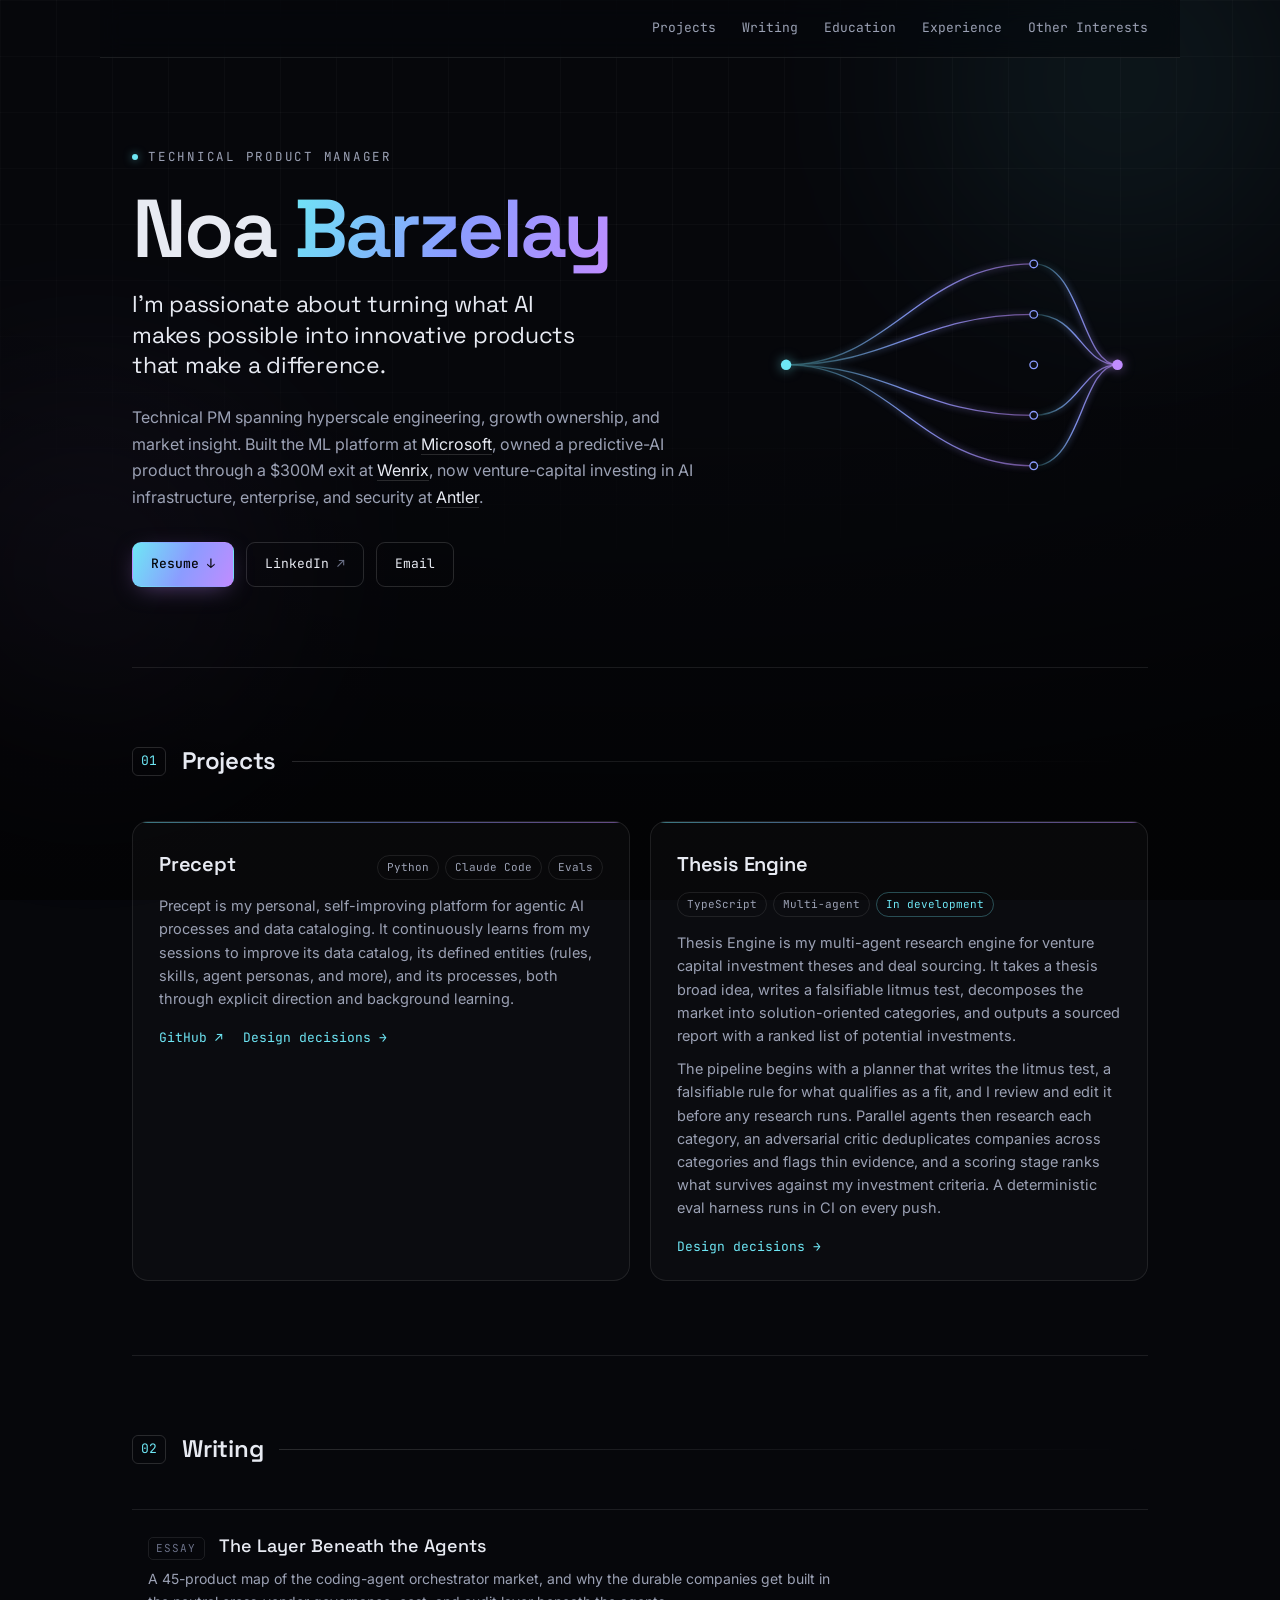
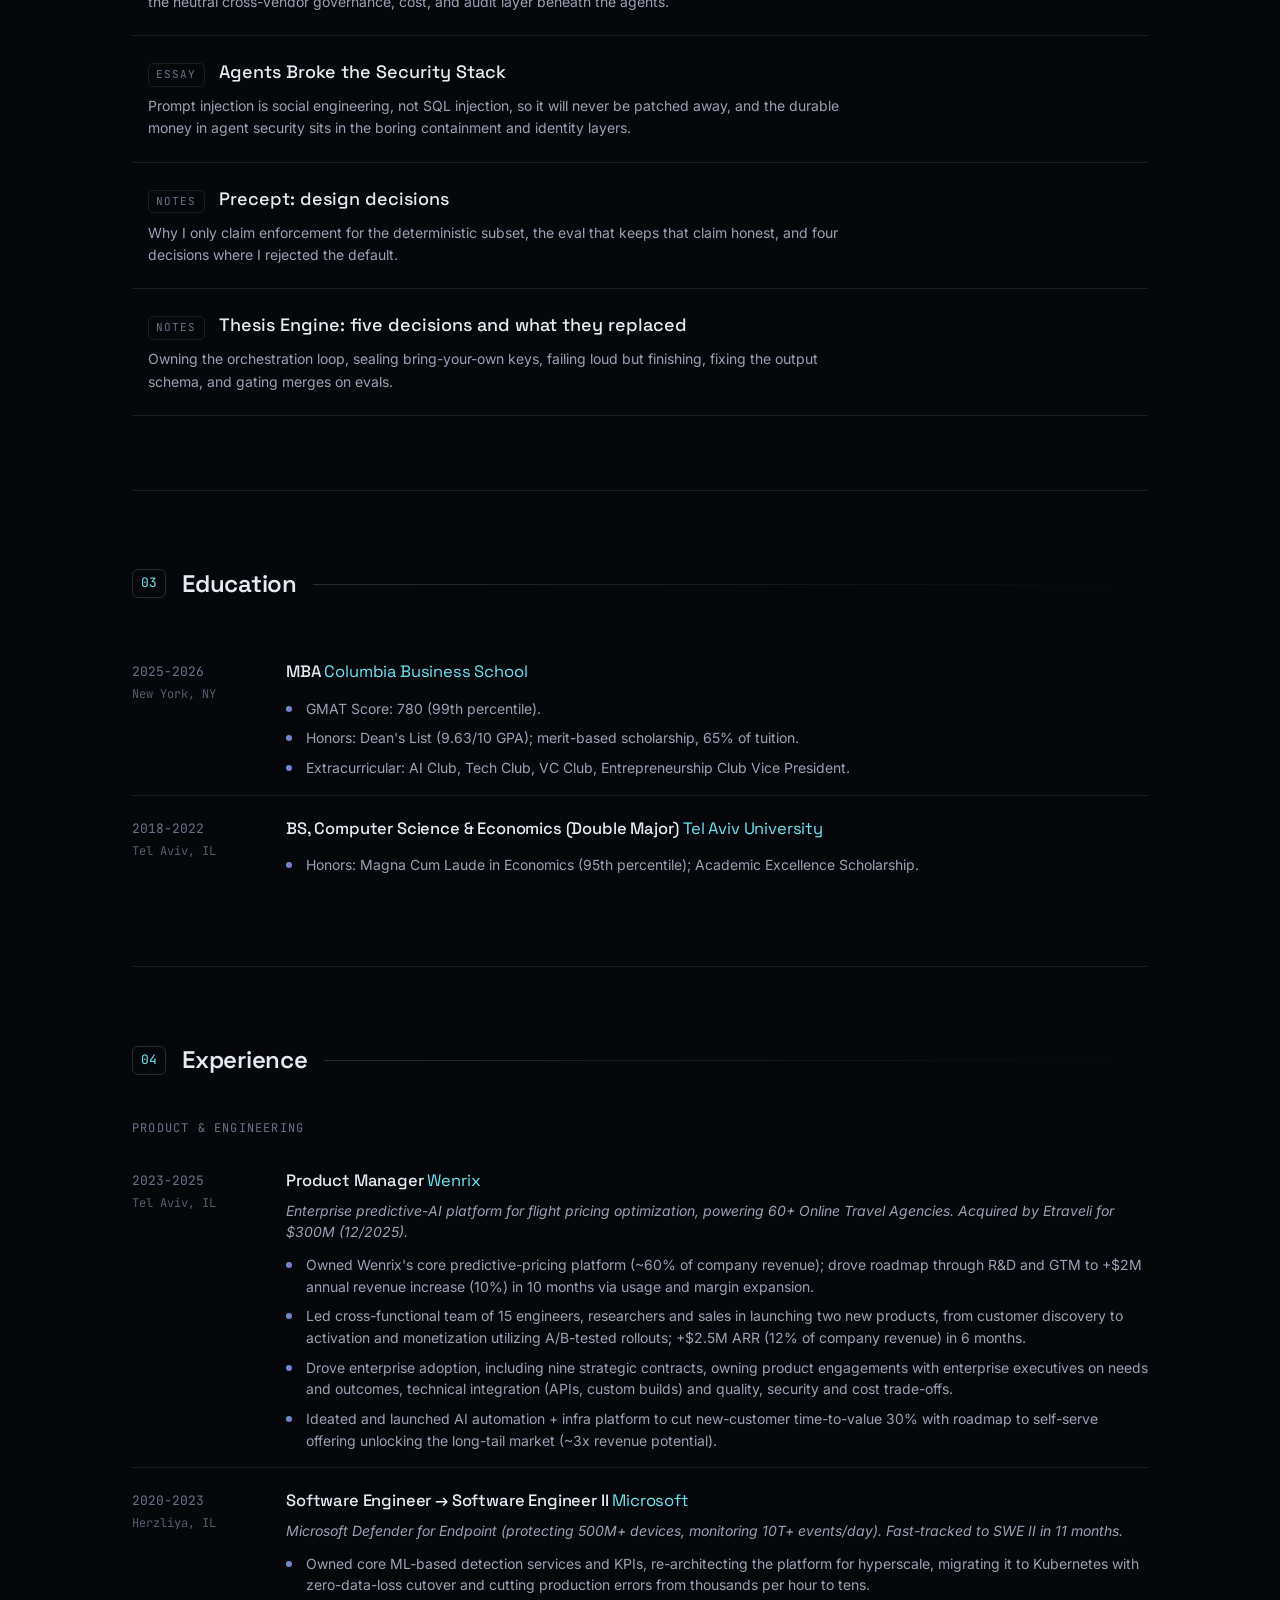
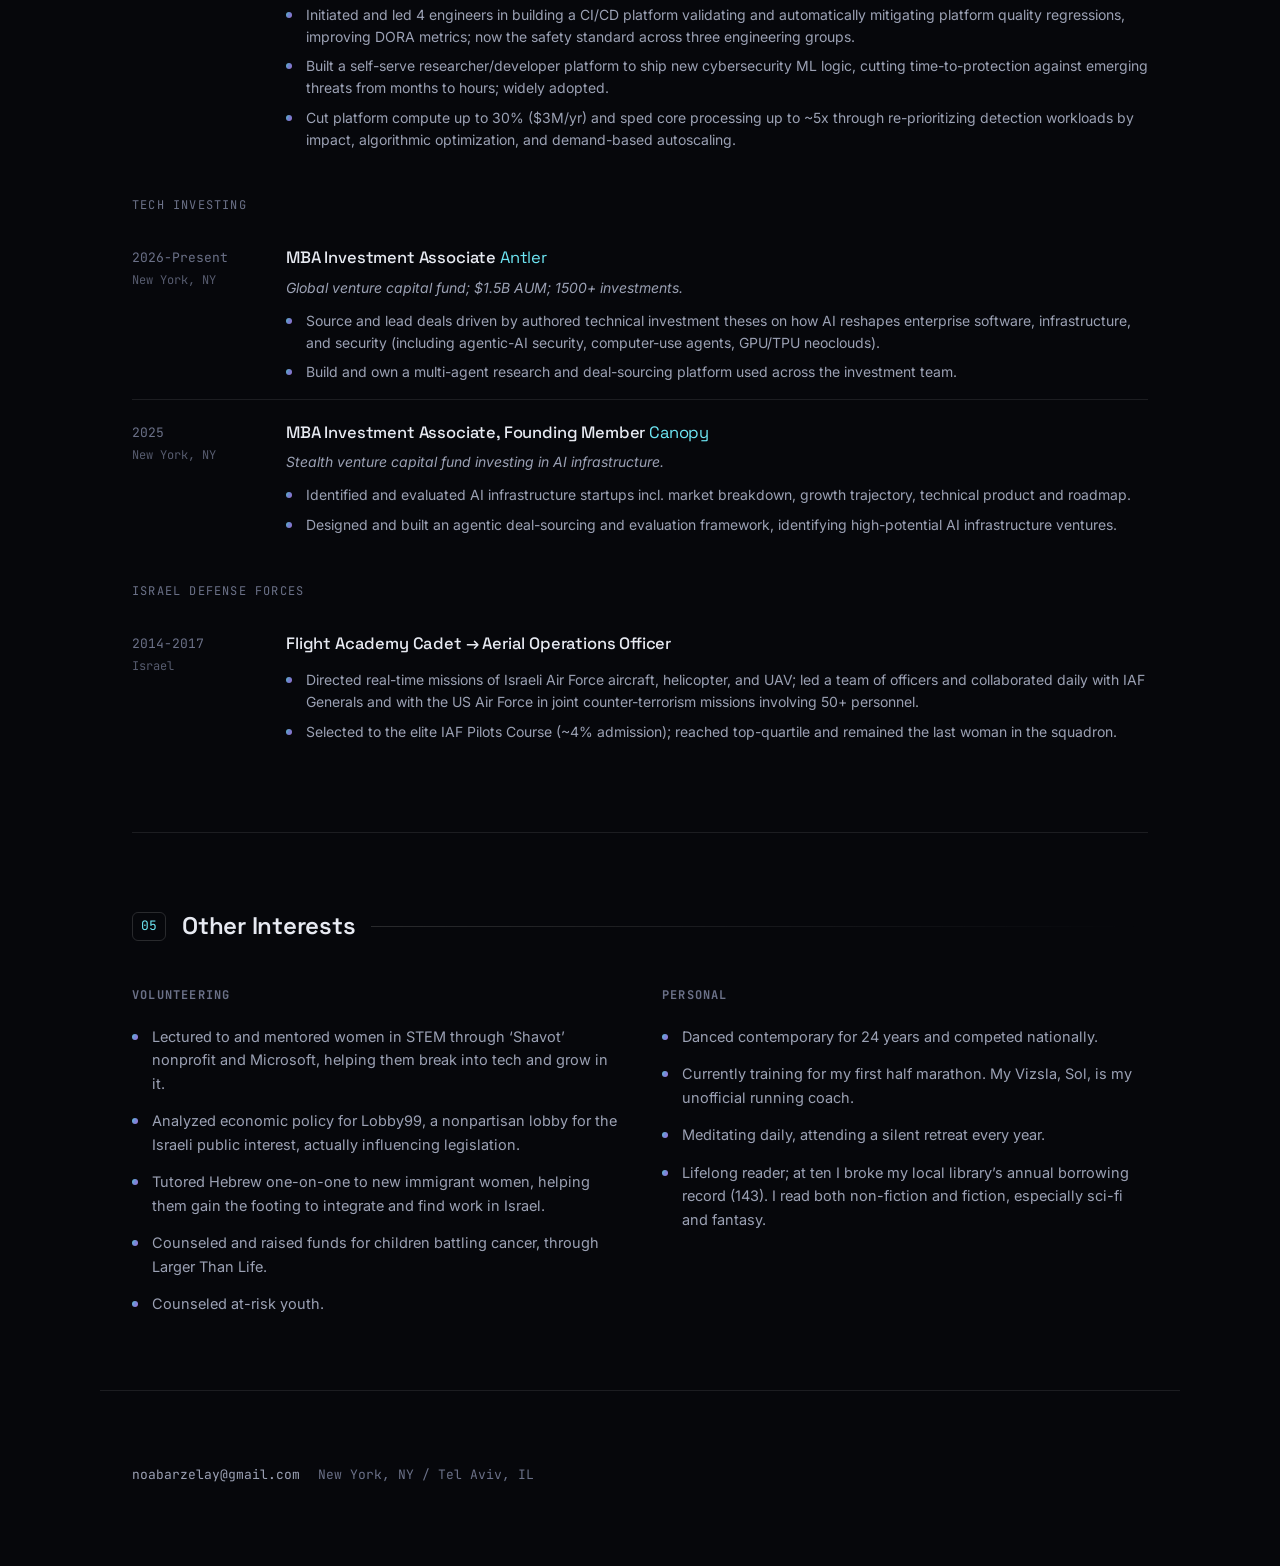
==== index.html @ aef22bb9 "site: update Thesis Engine description (VC theses + deal sourcing)" ====
<!DOCTYPE html>
<html lang="en" data-theme="dark">
<head>
  <meta charset="UTF-8">
  <meta name="viewport" content="width=device-width, initial-scale=1">
  <meta name="color-scheme" content="dark">
  <title>Noa Barzelay</title>
  <meta name="description" content="Noa Barzelay, technical product manager spanning hyperscale engineering, growth ownership, and market insight. Built the ML platform at Microsoft, owned a predictive-AI product through a $300M exit, now investing in AI infrastructure, enterprise, and security.">
  <meta property="og:title" content="Noa Barzelay">
  <meta property="og:description" content="Noa Barzelay, technical product manager spanning hyperscale engineering, growth ownership, and market insight. Built the ML platform at Microsoft, owned a predictive-AI product through a $300M exit, now investing in AI infrastructure, enterprise, and security.">
  <meta property="og:type" content="website">
  <meta property="og:site_name" content="Noa Barzelay">
  <meta name="author" content="Noa Barzelay">
  <link rel="icon" href="data:image/svg+xml,%3Csvg%20xmlns='http://www.w3.org/2000/svg'%20viewBox='0%200%20100%20100'%3E%3Crect%20width='100'%20height='100'%20rx='24'%20fill='%23070810'/%3E%3Cdefs%3E%3ClinearGradient%20id='g'%20x1='0'%20y1='0'%20x2='1'%20y2='1'%3E%3Cstop%20offset='0'%20stop-color='%236EE7F5'/%3E%3Cstop%20offset='1'%20stop-color='%23C08CFF'/%3E%3C/linearGradient%3E%3C/defs%3E%3Ctext%20x='50'%20y='68'%20font-family='monospace'%20font-size='46'%20font-weight='700'%20text-anchor='middle'%20fill='url(%23g)'%3ENB%3C/text%3E%3C/svg%3E">
  <link rel="preconnect" href="https://fonts.googleapis.com">
  <link rel="preconnect" href="https://fonts.gstatic.com" crossorigin>
  <link href="https://fonts.googleapis.com/css2?family=Space+Grotesk:wght@400;500;600;700&family=Inter:wght@400;500;600&family=JetBrains+Mono:wght@400;500&display=swap" rel="stylesheet">
  <link rel="stylesheet" href="styles.css">
</head>
<!-- subhead (honest, no lab/research overclaim) options: A1 I'm passionate about turning what AI makes possible into products people trust. | A2 I love turning powerful AI into products people can trust. | A3 I love turning complex technology into products people rely on. | A4 I love building products on top of powerful AI, the kind people actually trust. -->
<body>
  <div class="bg" aria-hidden="true">
    <div class="bg-grid"></div>
    <div class="bg-glow bg-glow-1"></div>
    <div class="bg-glow bg-glow-2"></div>
    <div class="bg-vignette"></div>
  </div>
  <header class="nav">
    <nav class="nav-links" aria-label="Sections">
      <a href="index.html#projects">Projects</a>
      <a href="index.html#writing">Writing</a>
      <a href="index.html#education">Education</a>
      <a href="index.html#experience">Experience</a>
      <a href="index.html#interests">Other Interests</a>
    </nav>
  </header>
  <main id="main">

    <section class="hero">
      <div class="hero-copy">
        <p class="eyebrow"><span class="tick"></span>TECHNICAL PRODUCT MANAGER</p>
        <h1 class="hero-name">Noa <span class="grad">Barzelay</span></h1>
        <p class="hero-title">I'm passionate about turning what AI makes possible into innovative products that make a difference.</p>
        <p class="hero-body">Technical PM spanning hyperscale engineering, growth ownership, and market insight. Built the ML platform at <a href="https://www.microsoft.com/en-us/security/business/endpoint-security/microsoft-defender-endpoint" target="_blank" rel="noopener noreferrer">Microsoft</a>, owned a predictive-AI product through a $300M exit at <a href="https://www.wenrix.com" target="_blank" rel="noopener noreferrer">Wenrix</a>, now venture-capital investing in AI infrastructure, enterprise, and security at <a href="https://www.antler.co" target="_blank" rel="noopener noreferrer">Antler</a>.</p>
        <div class="cta-row">
          <a class="btn btn-primary" href="resume/Noa-Barzelay-Resume.pdf" download="Noa Barzelay - Resume.pdf">Resume <span aria-hidden="true">&darr;</span></a>
          <a class="btn" href="https://linkedin.com/in/noa-barzelay" target="_blank" rel="noopener noreferrer">LinkedIn <span class="ext" aria-hidden="true">&#8599;</span></a>
          <a class="btn" href="mailto:noabarzelay@gmail.com">Email</a>
        </div>
      </div>
      <div class="hero-visual">
      <svg class="fanout" viewBox="0 0 420 300" fill="none" aria-hidden="true">
        <defs>
          <linearGradient id="line" x1="0" y1="0" x2="1" y2="0">
            <stop offset="0" stop-color="#6EE7F5" stop-opacity="0.1"/>
            <stop offset="0.5" stop-color="#8B9CFF" stop-opacity="0.9"/>
            <stop offset="1" stop-color="#C08CFF" stop-opacity="0.5"/>
          </linearGradient>
          <filter id="glow" x="-40%" y="-40%" width="180%" height="180%">
            <feGaussianBlur stdDeviation="3.2" result="b"/>
            <feMerge><feMergeNode in="b"/><feMergeNode in="SourceGraphic"/></feMerge>
          </filter>
        </defs>
        <g filter="url(#glow)" stroke="url(#line)" stroke-width="1.4">
          <path d="M40 150 C 150 150, 180 44, 300 44"/>
          <path d="M40 150 C 150 150, 180 97, 300 97"/>
          <path d="M40 150 C 150 150, 190 150, 300 150"/>
          <path d="M40 150 C 150 150, 180 203, 300 203"/>
          <path d="M40 150 C 150 150, 180 256, 300 256"/>
          <path d="M300 44 C 350 44, 350 150, 388 150"/>
          <path d="M300 97 C 348 97, 350 150, 388 150"/>
          <path d="M300 150 L 388 150"/>
          <path d="M300 203 C 348 203, 350 150, 388 150"/>
          <path d="M300 256 C 350 256, 350 150, 388 150"/>
        </g>
        <g class="nodes">
          <circle cx="40" cy="150" r="5.5" class="node node-src"/>
          <circle cx="300" cy="44" r="4" class="node"/>
          <circle cx="300" cy="97" r="4" class="node"/>
          <circle cx="300" cy="150" r="4" class="node"/>
          <circle cx="300" cy="203" r="4" class="node"/>
          <circle cx="300" cy="256" r="4" class="node"/>
          <circle cx="388" cy="150" r="5.5" class="node node-out"/>
        </g>
      </svg>
      </div>
    </section>

    <section id="projects" class="block">
      <div class="block-head">
        <span class="idx">01</span><h2 class="block-title">Projects</h2><span class="rule"></span>
      </div>
      <div class="cards">

        <article class="card">
          <div class="card-top">
            <h3>Precept</h3>
            <div class="taglist"><span class="pill">Python</span><span class="pill">Claude Code</span><span class="pill">Evals</span></div>
          </div>
          <p>Precept is my personal, self-improving platform for agentic AI processes and data cataloging. It continuously learns from my sessions to improve its data catalog, its defined entities (rules, skills, agent personas, and more), and its processes, both through explicit direction and background learning.</p>
          <div class="card-links">
            <a href="https://github.com/NoaBarzelay/precept" target="_blank" rel="noopener noreferrer">GitHub <span class="ext" aria-hidden="true">&#8599;</span></a>
            <a href="notes/precept.html">Design decisions <span aria-hidden="true">&rarr;</span></a>
          </div>
        </article>

        <article class="card">
          <div class="card-top">
            <h3>Thesis Engine</h3>
            <div class="taglist"><span class="pill">TypeScript</span><span class="pill">Multi-agent</span><span class="pill status">In development</span></div>
          </div>
          <p>Thesis Engine is my multi-agent research engine for venture capital investment theses and deal sourcing. It takes a thesis broad idea, writes a falsifiable litmus test, decomposes the market into solution-oriented categories, and outputs a sourced report with a ranked list of potential investments.</p>
          <p>The pipeline begins with a planner that writes the litmus test, a falsifiable rule for what qualifies as a fit, and I review and edit it before any research runs. Parallel agents then research each category, an adversarial critic deduplicates companies across categories and flags thin evidence, and a scoring stage ranks what survives against my investment criteria. A deterministic eval harness runs in CI on every push.</p>
          <div class="card-links">
            <a href="notes/thesis-engine.html">Design decisions <span aria-hidden="true">&rarr;</span></a>
          </div>
        </article>

      </div>
    </section>

    <section id="writing" class="block">
      <div class="block-head">
        <span class="idx">02</span><h2 class="block-title">Writing</h2><span class="rule"></span>
      </div>
      <ul class="writing-list">
        <li><a href="writing/layer-beneath.html">
          <div class="w-main"><span class="w-kind">ESSAY</span><span class="w-title">The Layer Beneath the Agents</span></div>
          <p class="w-prev">A 45-product map of the coding-agent orchestrator market, and why the durable companies get built in the neutral cross-vendor governance, cost, and audit layer beneath the agents.</p>
        </a></li>
        <li><a href="writing/agentic-security.html">
          <div class="w-main"><span class="w-kind">ESSAY</span><span class="w-title">Agents Broke the Security Stack</span></div>
          <p class="w-prev">Prompt injection is social engineering, not SQL injection, so it will never be patched away, and the durable money in agent security sits in the boring containment and identity layers.</p>
        </a></li>
        <li><a href="notes/precept.html">
          <div class="w-main"><span class="w-kind">NOTES</span><span class="w-title">Precept: design decisions</span></div>
          <p class="w-prev">Why I only claim enforcement for the deterministic subset, the eval that keeps that claim honest, and four decisions where I rejected the default.</p>
        </a></li>
        <li><a href="notes/thesis-engine.html">
          <div class="w-main"><span class="w-kind">NOTES</span><span class="w-title">Thesis Engine: five decisions and what they replaced</span></div>
          <p class="w-prev">Owning the orchestration loop, sealing bring-your-own keys, failing loud but finishing, fixing the output schema, and gating merges on evals.</p>
        </a></li>
      </ul>
    </section>

        <section id="education" class="block">
      <div class="block-head">
        <span class="idx">03</span><h2 class="block-title">Education</h2><span class="rule"></span>
      </div>
      <div class="timeline">
        <div class="exp">
          <div class="exp-yr">2025-2026<span class="exp-loc">New York, NY</span></div>
          <div class="exp-body">
            <h3>MBA <span class="org">Columbia Business School</span></h3>
            <ul class="exp-bullets">
              <li>GMAT Score: 780 (99th percentile).</li>
              <li>Honors: Dean's List (9.63/10 GPA); merit-based scholarship, 65% of tuition.</li>
              <li>Extracurricular: AI Club, Tech Club, VC Club, Entrepreneurship Club Vice President.</li>
            </ul>
          </div>
        </div>
        <div class="exp">
          <div class="exp-yr">2018-2022<span class="exp-loc">Tel Aviv, IL</span></div>
          <div class="exp-body">
            <h3>BS, Computer Science &amp; Economics (Double Major) <span class="org">Tel Aviv University</span></h3>
            <ul class="exp-bullets">
              <li>Honors: Magna Cum Laude in Economics (95th percentile); Academic Excellence Scholarship.</li>
            </ul>
          </div>
        </div>
      </div>
    </section>

    <section id="experience" class="block">
      <div class="block-head">
        <span class="idx">04</span><h2 class="block-title">Experience</h2><span class="rule"></span>
      </div>

      <div class="exp-group">Product &amp; Engineering</div>
      <div class="timeline">
        <div class="exp">
          <div class="exp-yr">2023-2025<span class="exp-loc">Tel Aviv, IL</span></div>
          <div class="exp-body">
            <h3>Product Manager <span class="org">Wenrix</span></h3>
            <p class="exp-context">Enterprise predictive-AI platform for flight pricing optimization, powering 60+ Online Travel Agencies. Acquired by Etraveli for $300M (12/2025).</p>
            <ul class="exp-bullets">
              <li>Owned Wenrix's core predictive-pricing platform (~60% of company revenue); drove roadmap through R&amp;D and GTM to +$2M annual revenue increase (10%) in 10 months via usage and margin expansion.</li>
              <li>Led cross-functional team of 15 engineers, researchers and sales in launching two new products, from customer discovery to activation and monetization utilizing A/B-tested rollouts; +$2.5M ARR (12% of company revenue) in 6 months.</li>
              <li>Drove enterprise adoption, including nine strategic contracts, owning product engagements with enterprise executives on needs and outcomes, technical integration (APIs, custom builds) and quality, security and cost trade-offs.</li>
              <li>Ideated and launched AI automation + infra platform to cut new-customer time-to-value 30% with roadmap to self-serve offering unlocking the long-tail market (~3x revenue potential).</li>
            </ul>
          </div>
        </div>
        <div class="exp">
          <div class="exp-yr">2020-2023<span class="exp-loc">Herzliya, IL</span></div>
          <div class="exp-body">
            <h3>Software Engineer &rarr; Software Engineer II <span class="org">Microsoft</span></h3>
            <p class="exp-context">Microsoft Defender for Endpoint (protecting 500M+ devices, monitoring 10T+ events/day). Fast-tracked to SWE II in 11 months.</p>
            <ul class="exp-bullets">
              <li>Owned core ML-based detection services and KPIs, re-architecting the platform for hyperscale, migrating it to Kubernetes with zero-data-loss cutover and cutting production errors from thousands per hour to tens.</li>
              <li>Initiated and led 4 engineers in building a CI/CD platform validating and automatically mitigating platform quality regressions, improving DORA metrics; now the safety standard across three engineering groups.</li>
              <li>Built a self-serve researcher/developer platform to ship new cybersecurity ML logic, cutting time-to-protection against emerging threats from months to hours; widely adopted.</li>
              <li>Cut platform compute up to 30% ($3M/yr) and sped core processing up to ~5x through re-prioritizing detection workloads by impact, algorithmic optimization, and demand-based autoscaling.</li>
            </ul>
          </div>
        </div>
      </div>

      <div class="exp-group">Tech Investing</div>
      <div class="timeline">
        <div class="exp">
          <div class="exp-yr">2026-Present<span class="exp-loc">New York, NY</span></div>
          <div class="exp-body">
            <h3>MBA Investment Associate <span class="org">Antler</span></h3>
            <p class="exp-context">Global venture capital fund; $1.5B AUM; 1500+ investments.</p>
            <ul class="exp-bullets">
              <li>Source and lead deals driven by authored technical investment theses on how AI reshapes enterprise software, infrastructure, and security (including agentic-AI security, computer-use agents, GPU/TPU neoclouds).</li>
              <li>Build and own a multi-agent research and deal-sourcing platform used across the investment team.</li>
            </ul>
          </div>
        </div>
        <div class="exp">
          <div class="exp-yr">2025<span class="exp-loc">New York, NY</span></div>
          <div class="exp-body">
            <h3>MBA Investment Associate, Founding Member <span class="org">Canopy</span></h3>
            <p class="exp-context">Stealth venture capital fund investing in AI infrastructure.</p>
            <ul class="exp-bullets">
              <li>Identified and evaluated AI infrastructure startups incl. market breakdown, growth trajectory, technical product and roadmap.</li>
              <li>Designed and built an agentic deal-sourcing and evaluation framework, identifying high-potential AI infrastructure ventures.</li>
            </ul>
          </div>
        </div>
      </div>

      <div class="exp-group">Israel Defense Forces</div>
      <div class="timeline">
        <div class="exp">
          <div class="exp-yr">2014-2017<span class="exp-loc">Israel</span></div>
          <div class="exp-body">
            <h3>Flight Academy Cadet &rarr; Aerial Operations Officer</h3>
            <ul class="exp-bullets">
              <li>Directed real-time missions of Israeli Air Force aircraft, helicopter, and UAV; led a team of officers and collaborated daily with IAF Generals and with the US Air Force in joint counter-terrorism missions involving 50+ personnel.</li>
              <li>Selected to the elite IAF Pilots Course (~4% admission); reached top-quartile and remained the last woman in the squadron.</li>
            </ul>
          </div>
        </div>
      </div>
    </section>
        <section id="interests" class="block">
      <div class="block-head">
        <span class="idx">05</span><h2 class="block-title">Other Interests</h2><span class="rule"></span>
      </div>
      <div class="interests">
        <div class="int-group">
          <h3 class="int-label">Volunteering</h3>
          <ul class="int-list">
            <li>Lectured to and mentored women in STEM through &lsquo;Shavot&rsquo; nonprofit and Microsoft, helping them break into tech and grow in it.</li>
            <li>Analyzed economic policy for Lobby99, a nonpartisan lobby for the Israeli public interest, actually influencing legislation.</li>
            <li>Tutored Hebrew one-on-one to new immigrant women, helping them gain the footing to integrate and find work in Israel.</li>
            <li>Counseled and raised funds for children battling cancer, through Larger Than Life.</li>
            <li>Counseled at-risk youth.</li>
          </ul>
        </div>
        <div class="int-group">
          <h3 class="int-label">Personal</h3>
          <ul class="int-list">
            <li>Danced contemporary for 24 years and competed nationally.</li>
            <li>Currently training for my first half marathon. My Vizsla, Sol, is my unofficial running coach.</li>
            <li>Meditating daily, attending a silent retreat every year.</li>
            <li>Lifelong reader; at ten I broke my local library&rsquo;s annual borrowing record (143). I read both non-fiction and fiction, especially sci-fi and fantasy.</li>
          </ul>
        </div>
      </div>
    </section>

  </main>

  <footer class="foot">
    <div class="foot-row">
      <a href="mailto:noabarzelay@gmail.com">noabarzelay@gmail.com</a>
      <span class="foot-loc">New York, NY / Tel Aviv, IL</span>
    </div>
  </footer>
  <!-- GoatCounter privacy-friendly analytics (free). Register the code "noabarzelay" at https://www.goatcounter.com/ ;
       if that code is taken, pick another and replace it in the URL below (one place per page). -->
  <script data-goatcounter="https://noabarzelay.goatcounter.com/count" async src="//gc.zgo.at/count.js"></script>
</body>
</html>
---- styles.css ----
/* Noa Barzelay — cyber-tech variant.
   Deep neutral charcoal, cyan-to-violet gradient system, glass surfaces, grid + glow texture.
   Personal-site backbone: name is the hero, tagline is the subhead. */

:root {
  --bg:        #06070B;
  --bg-2:      #0B0D14;
  --surface:   rgba(255,255,255,0.024);
  --surface-2: rgba(255,255,255,0.04);
  --border:    rgba(255,255,255,0.09);
  --border-2:  rgba(255,255,255,0.14);
  --text:      #E7EAF2;
  --text-2:    #9BA1B4;
  --text-3:    #6B7188;
  --cyan:      #6EE7F5;
  --blue:      #8B9CFF;
  --violet:    #C08CFF;
  --grad:      linear-gradient(115deg, var(--cyan), var(--blue) 52%, var(--violet));
  --glow-cyan: rgba(110,231,245,0.55);
  --glow-vio:  rgba(192,140,255,0.5);
  --font-display: "Space Grotesk", "Inter", system-ui, sans-serif;
  --font-body:    "Inter", system-ui, -apple-system, sans-serif;
  --font-mono:    "JetBrains Mono", ui-monospace, "SF Mono", Menlo, monospace;
  --maxw: 1080px;
}

* { margin: 0; padding: 0; box-sizing: border-box; }
html { scroll-behavior: smooth; }
body {
  background: var(--bg);
  color: var(--text);
  font-family: var(--font-body);
  font-size: 16px;
  line-height: 1.6;
  -webkit-font-smoothing: antialiased;
  text-rendering: optimizeLegibility;
  overflow-x: hidden;
}
::selection { background: rgba(139,156,255,0.28); color: #fff; }

a { color: inherit; text-decoration: none; }

/* ---------- background layers ---------- */
.bg { position: fixed; inset: 0; z-index: -1; pointer-events: none; background: var(--bg); }
.bg-grid {
  position: absolute; inset: 0;
  background-image:
    linear-gradient(rgba(255,255,255,0.028) 1px, transparent 1px),
    linear-gradient(90deg, rgba(255,255,255,0.028) 1px, transparent 1px);
  background-size: 56px 56px;
  mask-image: radial-gradient(120% 90% at 50% 0%, #000 30%, transparent 78%);
  -webkit-mask-image: radial-gradient(120% 90% at 50% 0%, #000 30%, transparent 78%);
}
.bg-glow { position: absolute; border-radius: 50%; filter: blur(90px); opacity: 0.5; }
.bg-glow-1 { top: -240px; right: -160px; width: 640px; height: 640px;
  background: radial-gradient(circle, rgba(110,231,245,0.20), transparent 65%); }
.bg-glow-2 { top: 260px; left: -220px; width: 620px; height: 620px;
  background: radial-gradient(circle, rgba(192,140,255,0.16), transparent 65%); }
.bg-vignette { position: absolute; inset: 0;
  background: radial-gradient(130% 100% at 50% -10%, transparent 55%, rgba(0,0,0,0.55)); }

/* ---------- nav ---------- */
.nav {
  position: sticky; top: 0; z-index: 50;
  display: flex; align-items: center; justify-content: flex-end;
  max-width: var(--maxw); margin: 0 auto; width: 100%;
  padding: 18px 32px;
  background: rgba(6,7,11,0.6);
  backdrop-filter: saturate(150%) blur(12px);
  -webkit-backdrop-filter: saturate(150%) blur(12px);
  border-bottom: 1px solid var(--border);
}
.wordmark {
  font-family: var(--font-display); font-size: 15px; font-weight: 600; letter-spacing: -0.01em;
  color: var(--text); display: inline-flex; align-items: center; gap: 10px;
}
.wm-dot { width: 8px; height: 8px; border-radius: 50%; background: var(--grad);
  box-shadow: 0 0 10px var(--glow-cyan); flex: none; }
.nav-links { display: flex; align-items: center; gap: 26px;
  font-family: var(--font-mono); font-size: 13px; color: var(--text-2); }
.nav-links a { transition: color .18s; }
.nav-links a:hover { color: var(--text); }
.nav-cta { color: var(--text) !important; border: 1px solid var(--border-2);
  padding: 6px 14px; border-radius: 7px; transition: border-color .18s, background .18s; }
.nav-cta:hover { border-color: var(--cyan); background: rgba(110,231,245,0.08); }

/* ---------- layout ---------- */
main { max-width: var(--maxw); margin: 0 auto; padding: 0 32px; }
.block { padding: 74px 0; border-top: 1px solid var(--border); }
.block-head { display: flex; align-items: center; gap: 16px; margin-bottom: 40px; }
.idx { font-family: var(--font-mono); font-size: 13px; color: var(--cyan);
  border: 1px solid var(--border-2); border-radius: 6px; padding: 3px 8px; }
.block-title { font-family: var(--font-display); font-weight: 600; font-size: 24px;
  letter-spacing: -0.01em; }
.rule { flex: 1; height: 1px; background: linear-gradient(90deg, var(--border-2), transparent); }

/* ---------- hero (name-led) ---------- */
.hero { display: grid; grid-template-columns: 1fr 400px; gap: 40px; align-items: center;
  padding: 84px 0 80px; }
.eyebrow { font-family: var(--font-mono); font-size: 12.5px; letter-spacing: 0.14em;
  color: var(--text-2); display: inline-flex; align-items: center; gap: 10px; margin-bottom: 22px; }
.tick { width: 6px; height: 6px; border-radius: 50%; background: var(--cyan);
  box-shadow: 0 0 8px var(--glow-cyan); animation: pulse 2.6s ease-in-out infinite; }
@keyframes pulse { 0%,100% { opacity: 1; } 50% { opacity: 0.35; } }
.hero-name { font-family: var(--font-display); font-weight: 600;
  font-size: clamp(46px, 7vw, 82px); line-height: 0.98; letter-spacing: -0.035em;
  margin-bottom: 20px; text-wrap: balance; }
.hero-title { font-family: var(--font-display); font-weight: 400;
  font-size: clamp(18px, 2.2vw, 23px); line-height: 1.32; letter-spacing: -0.01em;
  color: var(--text); max-width: 30ch; margin-bottom: 24px; }
.grad { background: var(--grad); -webkit-background-clip: text; background-clip: text;
  color: transparent; }
.hero-body { font-size: 16px; line-height: 1.66; color: var(--text-2); max-width: 62ch; }
.hero-body a { color: var(--text); border-bottom: 1px solid var(--border-2);
  transition: border-color .18s, color .18s; }
.hero-body a:hover { color: var(--cyan); border-color: var(--cyan); }

.cta-row { display: flex; flex-wrap: wrap; gap: 12px; margin-top: 32px; }
.btn { font-family: var(--font-mono); font-size: 13px; color: var(--text);
  border: 1px solid var(--border-2); border-radius: 9px; padding: 11px 18px;
  display: inline-flex; align-items: center; gap: 8px;
  transition: border-color .18s, background .18s, transform .12s, box-shadow .18s; }
.btn:hover { border-color: var(--border-2); background: var(--surface-2); transform: translateY(-1px); }
.btn .ext { color: var(--text-3); }
.btn-primary { position: relative; border-color: transparent; color: #05060a; font-weight: 500;
  background: var(--grad); box-shadow: 0 6px 24px -8px var(--glow-vio); }
.btn-primary:hover { box-shadow: 0 10px 30px -8px var(--glow-cyan); background: var(--grad); }

.hero-visual { display: flex; justify-content: center; align-items: center; }
.fanout { width: 100%; max-width: 400px; height: auto; }
.node { fill: #0B0D14; stroke: var(--blue); stroke-width: 1.4; }
.node-src { fill: var(--cyan); stroke: none; filter: drop-shadow(0 0 6px var(--glow-cyan)); }
.node-out { fill: var(--violet); stroke: none; filter: drop-shadow(0 0 6px var(--glow-vio)); }

/* ---------- project cards ---------- */
.cards { display: grid; grid-template-columns: 1fr 1fr; gap: 20px; }
.card { position: relative; background: var(--surface); border: 1px solid var(--border);
  border-radius: 16px; padding: 26px 26px 22px; overflow: hidden;
  transition: border-color .2s, background .2s, transform .2s; }
.card::before { content: ""; position: absolute; top: 0; left: 0; right: 0; height: 1px;
  background: var(--grad); opacity: 0.5; transition: opacity .2s; }
.card:hover { border-color: var(--border-2); background: var(--surface-2); transform: translateY(-3px); }
.card:hover::before { opacity: 1; }
.card-top { display: flex; align-items: baseline; justify-content: space-between; gap: 12px;
  margin-bottom: 14px; flex-wrap: wrap; }
.card h3 { font-family: var(--font-display); font-weight: 600; font-size: 20px; letter-spacing: -0.01em; }
.taglist { display: flex; flex-wrap: wrap; gap: 6px; }
.pill { font-family: var(--font-mono); font-size: 11px; color: var(--text-2);
  border: 1px solid var(--border); border-radius: 999px; padding: 3px 9px; }
.pill.status { color: var(--cyan); border-color: rgba(110,231,245,0.3); }
.card p { font-size: 14.5px; line-height: 1.6; color: var(--text-2); margin-top: 10px; }
.card-links { display: flex; gap: 20px; margin-top: 18px; font-family: var(--font-mono); font-size: 13px; }
.card-links a { color: var(--cyan); transition: opacity .18s; }
.card-links a:hover { opacity: 0.7; }

/* ---------- writing list ---------- */
.writing-list { list-style: none; }
.writing-list li { border-top: 1px solid var(--border); }
.writing-list li:last-child { border-bottom: 1px solid var(--border); }
.writing-list a { display: block; padding: 22px 16px; border-radius: 10px;
  transition: background .18s; }
.writing-list a:hover { background: var(--surface-2); }
.w-main { display: flex; align-items: baseline; gap: 14px; }
.w-kind { font-family: var(--font-mono); font-size: 11px; letter-spacing: 0.1em; color: var(--text-3);
  border: 1px solid var(--border); border-radius: 5px; padding: 2px 7px; flex: none; }
.w-title { font-family: var(--font-display); font-weight: 500; font-size: 18px; color: var(--text);
  transition: color .18s; }
.writing-list a:hover .w-title { color: var(--cyan); }
.w-prev { font-size: 14px; color: var(--text-2); margin-top: 8px; max-width: 78ch; padding-left: 0; }

/* ---------- now ---------- */
.now-list { list-style: none; font-family: var(--font-mono); font-size: 14.5px; color: var(--text); }
.now-list li { display: flex; gap: 12px; padding: 11px 0; align-items: baseline;
  border-bottom: 1px dashed var(--border); }
.now-list li:last-child { border-bottom: none; }
.prompt { color: var(--cyan); }

/* ---------- experience ---------- */
.timeline { display: grid; gap: 4px; }
.exp { display: grid; grid-template-columns: 132px 1fr; gap: 22px; padding: 16px 0;
  border-bottom: 1px solid var(--border); }
.exp:last-child { border-bottom: none; }
.exp-yr { font-family: var(--font-mono); font-size: 13px; color: var(--text-3);
  font-variant-numeric: tabular-nums; padding-top: 3px; }
.exp-body h3 { font-family: var(--font-display); font-weight: 500; font-size: 16.5px; letter-spacing: -0.01em; }
.exp-body h3 .org { color: var(--cyan); font-weight: 400; }
.exp-body p { font-size: 14px; color: var(--text-2); margin-top: 5px; }
.edu .exp-body h3 { font-size: 15px; color: var(--text); }

/* ---------- footer ---------- */
.foot { max-width: var(--maxw); margin: 0 auto; padding: 54px 32px 80px;
  border-top: 1px solid var(--border); }
.foot-personal { color: var(--text-2); font-size: 15px; max-width: 66ch; }
.foot-row { display: flex; align-items: center; gap: 18px; margin-top: 20px;
  font-family: var(--font-mono); font-size: 13px; color: var(--text-3); flex-wrap: wrap; }
.foot-row a { color: var(--text-2); transition: color .18s; }
.foot-row a:hover { color: var(--cyan); }

/* ---------- reading pages ---------- */
body.reading .article { max-width: 720px; margin: 0 auto; padding: 40px 0 40px; }
.reading main { max-width: 720px; }
.crumb { font-family: var(--font-mono); font-size: 13px; color: var(--text-2); margin-bottom: 34px; }
.crumb a { color: var(--text-2); transition: color .18s; }
.crumb a:hover { color: var(--cyan); }
.crumb-sep { color: var(--text-3); margin: 0 8px; }
.article-eyebrow { font-family: var(--font-mono); font-size: 12px; letter-spacing: 0.06em;
  color: var(--text-3); display: flex; gap: 10px; align-items: center; margin-bottom: 18px; }
.dotsep { color: var(--text-3); }
.article-title { font-family: var(--font-display); font-weight: 600; font-size: clamp(28px, 4vw, 40px);
  line-height: 1.1; letter-spacing: -0.02em; text-wrap: balance; }
.article-stand { font-size: 18px; line-height: 1.55; color: var(--text-2); margin-top: 20px;
  padding-bottom: 30px; border-bottom: 1px solid var(--border); }
.article-body { margin-top: 34px; }
.article-body p { font-size: 17px; line-height: 1.72; color: #C9CDDA; margin-top: 20px; text-wrap: pretty; }
.article-body p:first-child { margin-top: 0; }
.article-body h2 { font-family: var(--font-display); font-weight: 600; font-size: 21px;
  letter-spacing: -0.01em; margin-top: 48px; color: var(--text);
  padding-left: 14px; border-left: 2px solid transparent; border-image: var(--grad) 1; }
.article-body strong { color: var(--text); font-weight: 600; }
.article-body code { font-family: var(--font-mono); font-size: 0.86em;
  background: var(--surface-2); border: 1px solid var(--border); border-radius: 5px; padding: 1px 5px; }
.article-foot { display: flex; justify-content: space-between; gap: 16px; flex-wrap: wrap;
  margin-top: 56px; padding-top: 24px; border-top: 1px solid var(--border);
  font-family: var(--font-mono); font-size: 13px; }
.article-foot a { color: var(--text-2); transition: color .18s; }
.article-foot a:hover { color: var(--cyan); }

.skip-link { position: absolute; left: -9999px; }
.skip-link:focus { left: 16px; top: 12px; z-index: 100; background: var(--bg-2);
  border: 1px solid var(--border-2); padding: 8px 14px; border-radius: 8px; }
a:focus-visible, .btn:focus-visible { outline: 2px solid var(--cyan); outline-offset: 3px; border-radius: 4px; }

/* ---------- entrance motion ---------- */
@keyframes fadeUp { from { opacity: 0; transform: translateY(12px); } to { opacity: 1; transform: none; } }
.hero-copy > *, .hero-visual, .card, .block-head { animation: fadeUp .6s ease-out both; }
.hero-copy > *:nth-child(2) { animation-delay: .05s; }
.hero-copy > *:nth-child(3) { animation-delay: .1s; }
.hero-copy > *:nth-child(4) { animation-delay: .15s; }
.hero-copy > *:nth-child(5) { animation-delay: .2s; }
.hero-visual { animation-delay: .24s; }

/* ---------- responsive ---------- */
@media (max-width: 900px) {
  .hero { grid-template-columns: 1fr; gap: 8px; padding: 60px 0 52px; }
  .hero-visual { display: none; }
  .cards { grid-template-columns: 1fr; }
}
@media (max-width: 620px) {
  .nav { padding: 14px 18px; }
  .nav-links { gap: 14px; flex-wrap: wrap; justify-content: flex-end; }
  main, .foot { padding-left: 18px; padding-right: 18px; }
  .block { padding: 52px 0; }
  .exp { grid-template-columns: 1fr; gap: 4px; }
  .w-main { flex-wrap: wrap; gap: 8px; }
  .article-body p { font-size: 16px; }
}
@media (prefers-reduced-motion: reduce) {
  * { animation: none !important; transition: none !important; scroll-behavior: auto; }
}

/* ---------- other interests ---------- */
.interests { display: grid; grid-template-columns: 1fr 1fr; gap: 44px; }
.int-label { font-family: var(--font-mono); font-size: 12px; letter-spacing: 0.1em;
  text-transform: uppercase; color: var(--text-3); margin-bottom: 20px; }
.int-list { list-style: none; display: grid; gap: 14px; }
.int-list li { position: relative; padding-left: 20px; font-size: 14.5px; line-height: 1.62; color: var(--text-2); }
.int-list li::before { content: ""; position: absolute; left: 0; top: 9px; width: 6px; height: 6px;
  border-radius: 50%; background: var(--grad); opacity: 0.85; }
.int-list em { color: var(--text); font-style: italic; }
@media (max-width: 700px) { .interests { grid-template-columns: 1fr; gap: 34px; } }

/* ---------- experience + education detail (resume bullets) ---------- */
.exp-loc { display: block; color: var(--text-3); opacity: 0.8; margin-top: 2px; font-size: 12px; }
.exp-context { font-size: 13px; color: var(--text-3); font-style: italic; margin-top: 4px; line-height: 1.5; }
.exp-bullets { list-style: none; display: grid; gap: 8px; margin-top: 12px; }
.exp-bullets li { position: relative; padding-left: 20px; font-size: 14px; line-height: 1.55; color: var(--text-2); }
.exp-bullets li::before { content: ""; position: absolute; left: 0; top: 8px; width: 6px; height: 6px;
  border-radius: 50%; background: var(--grad); opacity: 0.8; }
.exp-group { font-family: var(--font-mono); font-size: 12px; letter-spacing: 0.1em; text-transform: uppercase;
  color: var(--text-3); margin: 30px 0 14px; }
.block .exp-group:first-of-type { margin-top: 0; }
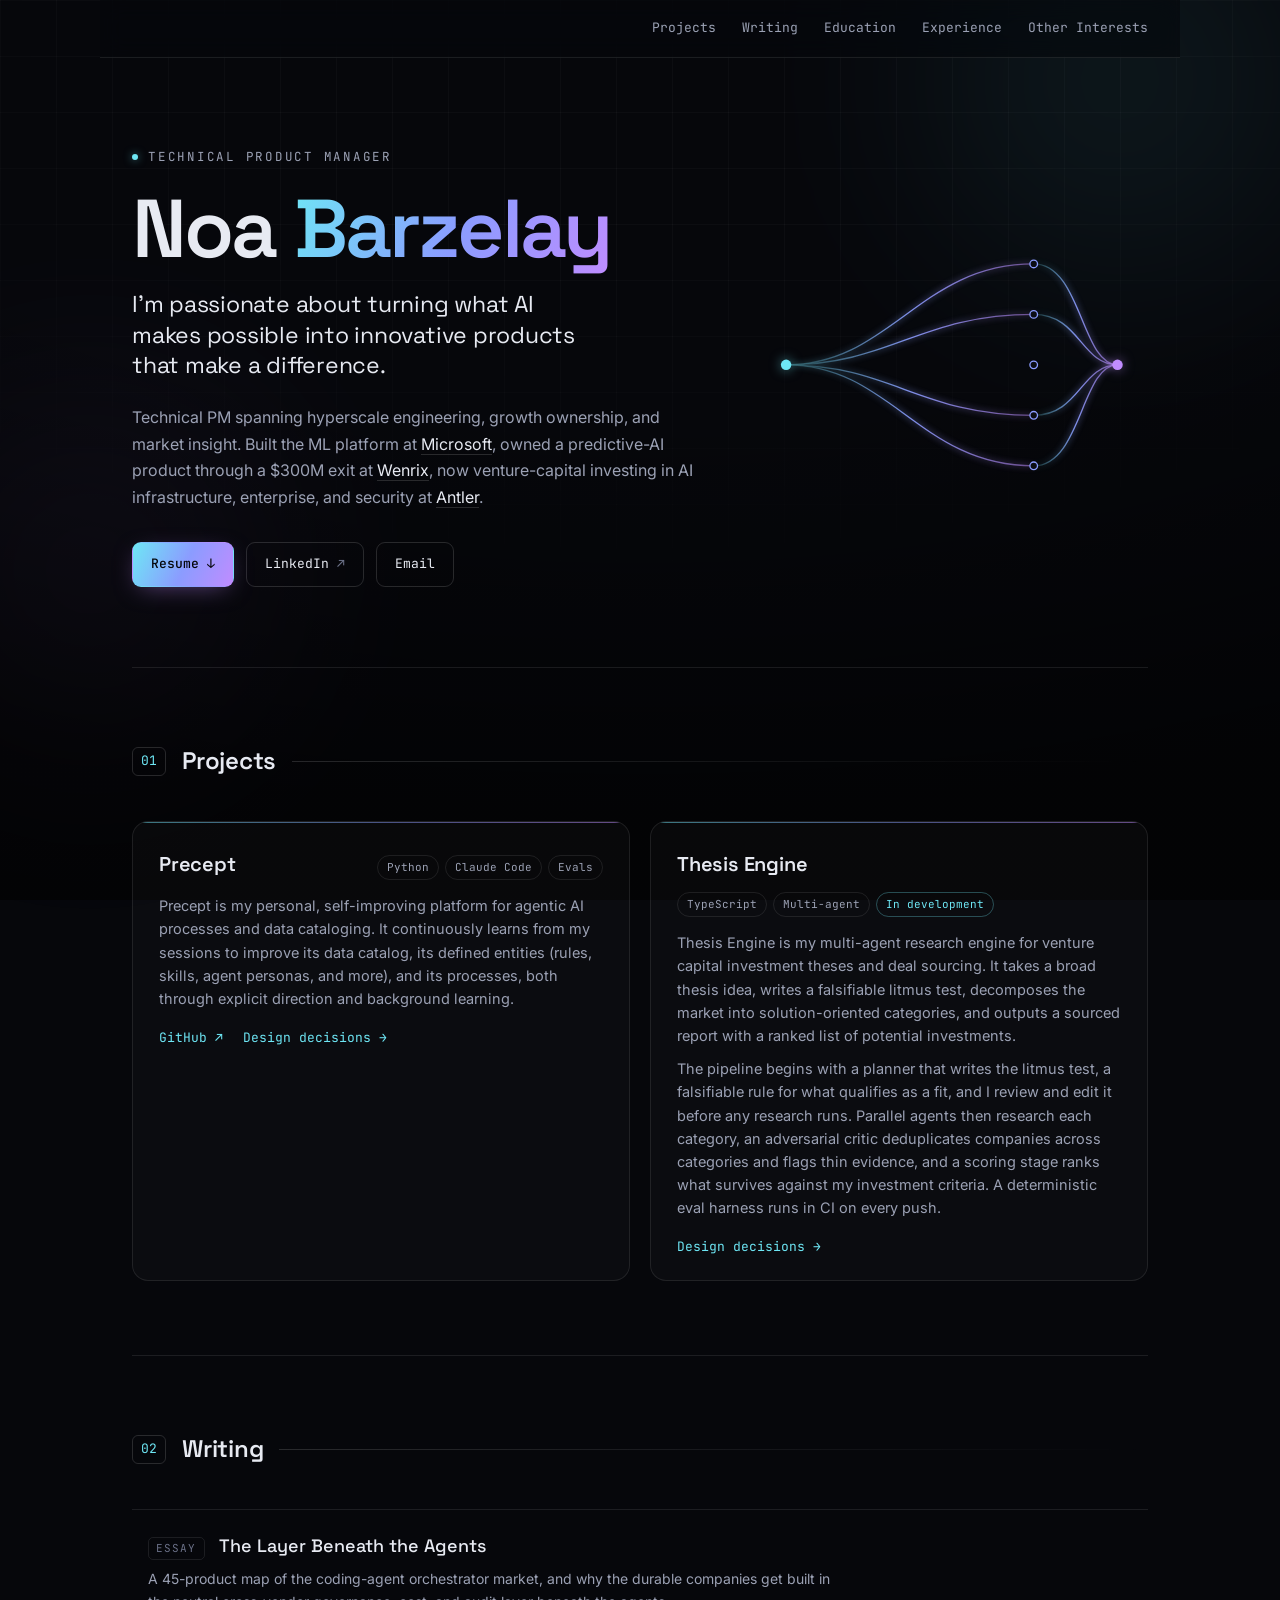
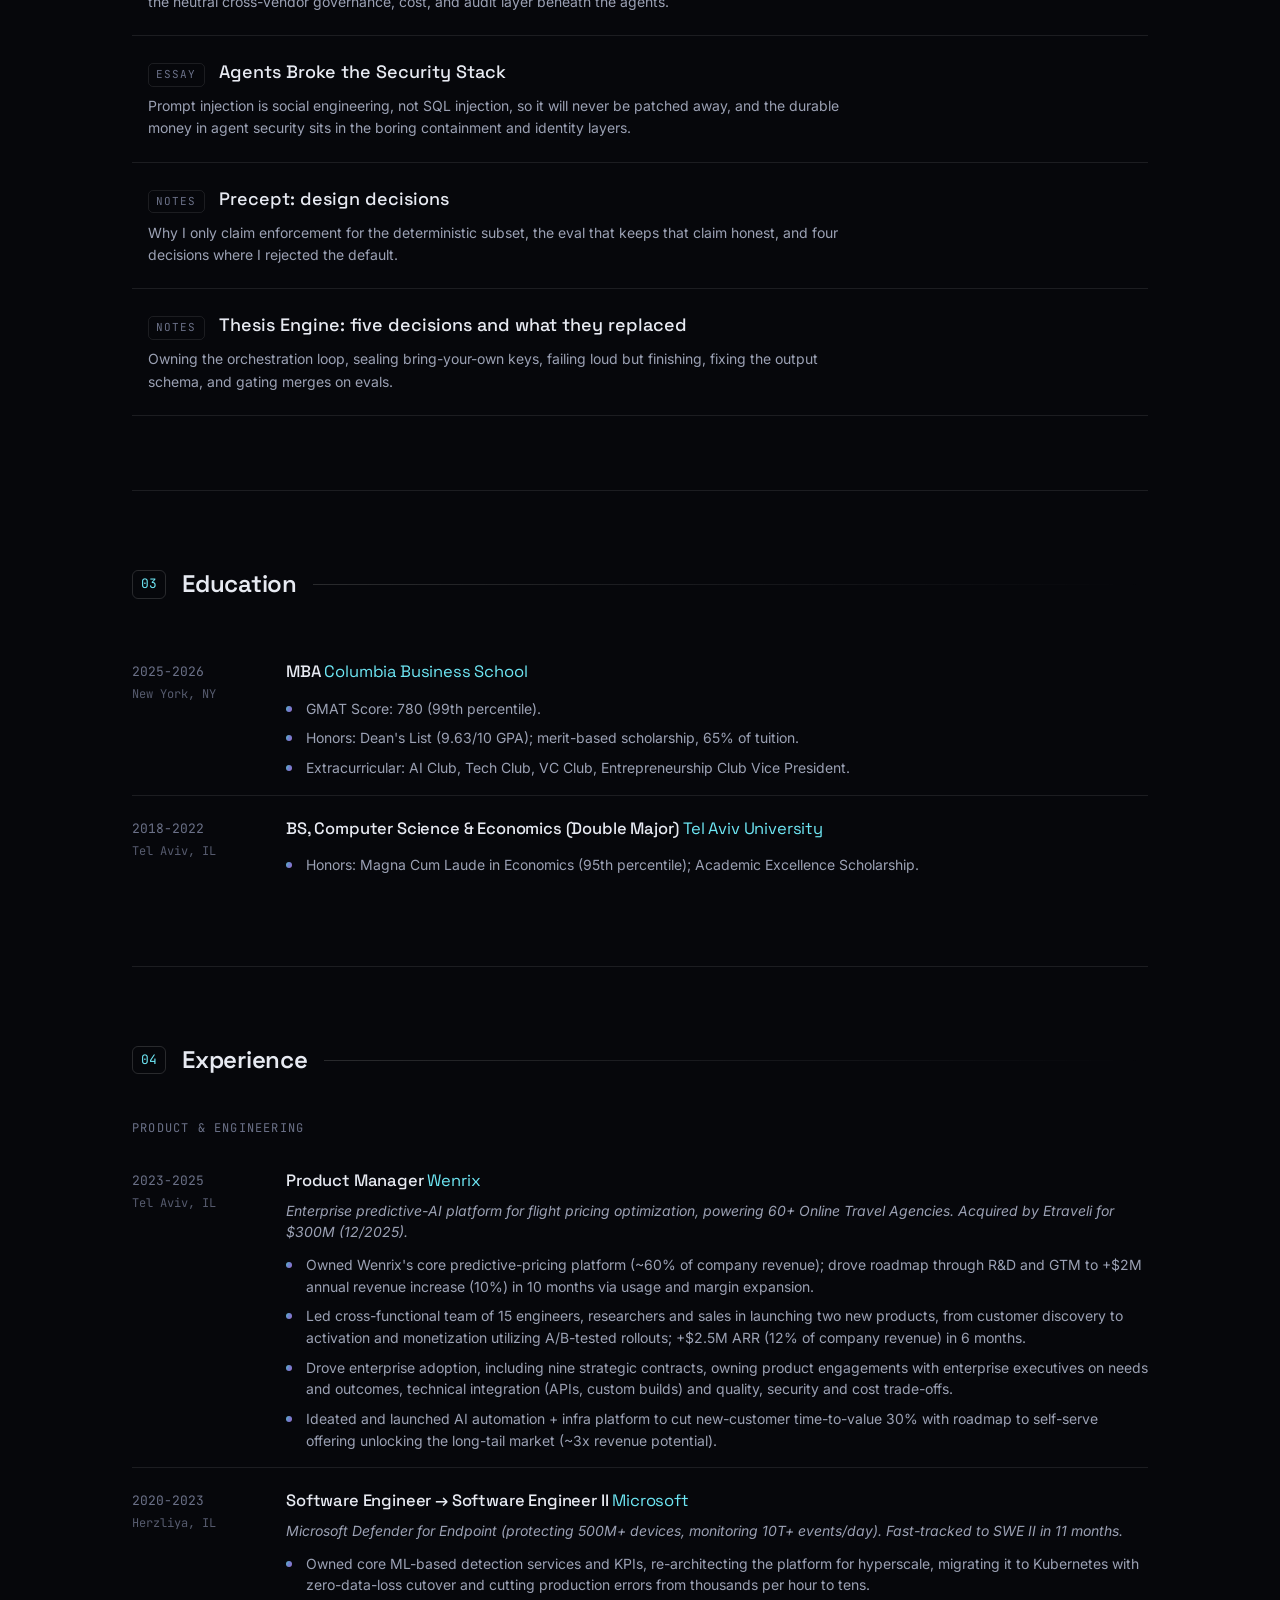
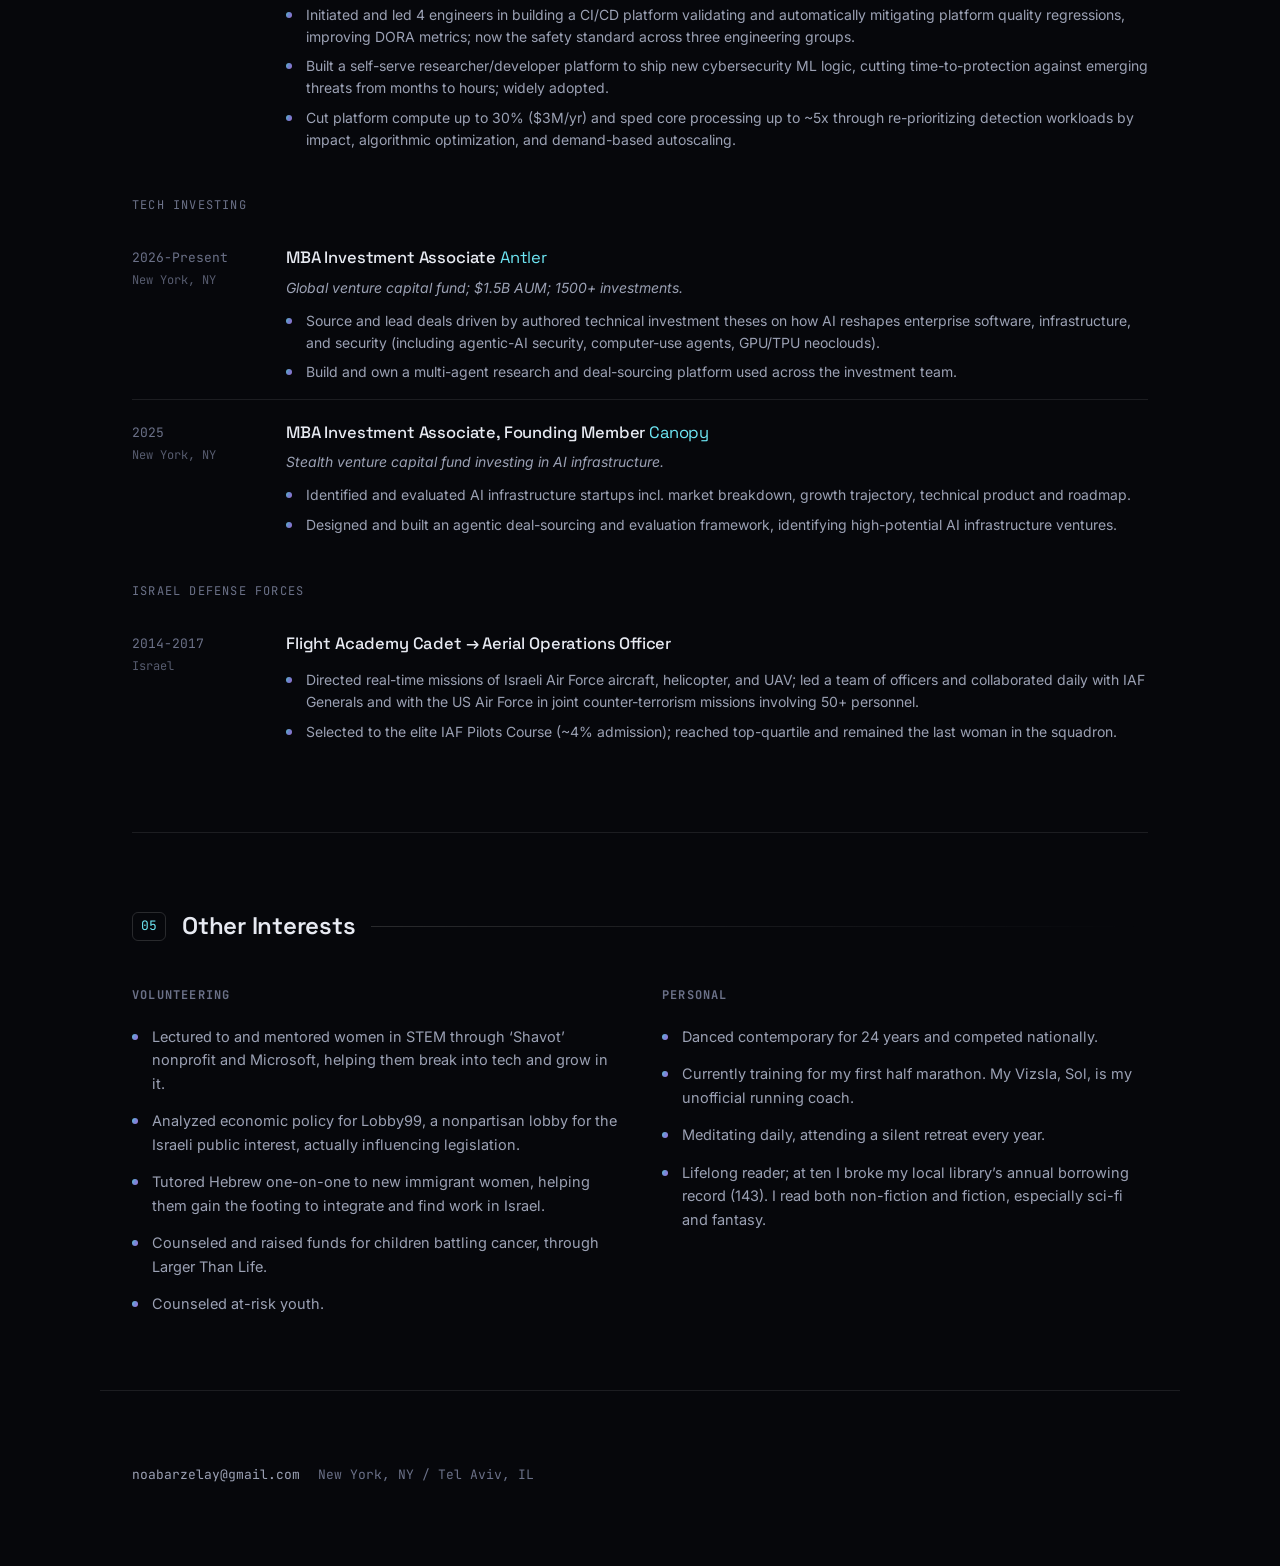
==== commit 725d981c: "site: fix Thesis Engine wording (a broad thesis idea)" ====
--- a/index.html
+++ b/index.html
@@ -109,7 +109,7 @@
             <h3>Thesis Engine</h3>
             <div class="taglist"><span class="pill">TypeScript</span><span class="pill">Multi-agent</span><span class="pill status">In development</span></div>
           </div>
-          <p>Thesis Engine is my multi-agent research engine for venture capital investment theses and deal sourcing. It takes a thesis broad idea, writes a falsifiable litmus test, decomposes the market into solution-oriented categories, and outputs a sourced report with a ranked list of potential investments.</p>
+          <p>Thesis Engine is my multi-agent research engine for venture capital investment theses and deal sourcing. It takes a broad thesis idea, writes a falsifiable litmus test, decomposes the market into solution-oriented categories, and outputs a sourced report with a ranked list of potential investments.</p>
           <p>The pipeline begins with a planner that writes the litmus test, a falsifiable rule for what qualifies as a fit, and I review and edit it before any research runs. Parallel agents then research each category, an adversarial critic deduplicates companies across categories and flags thin evidence, and a scoring stage ranks what survives against my investment criteria. A deterministic eval harness runs in CI on every push.</p>
           <div class="card-links">
             <a href="notes/thesis-engine.html">Design decisions <span aria-hidden="true">&rarr;</span></a>
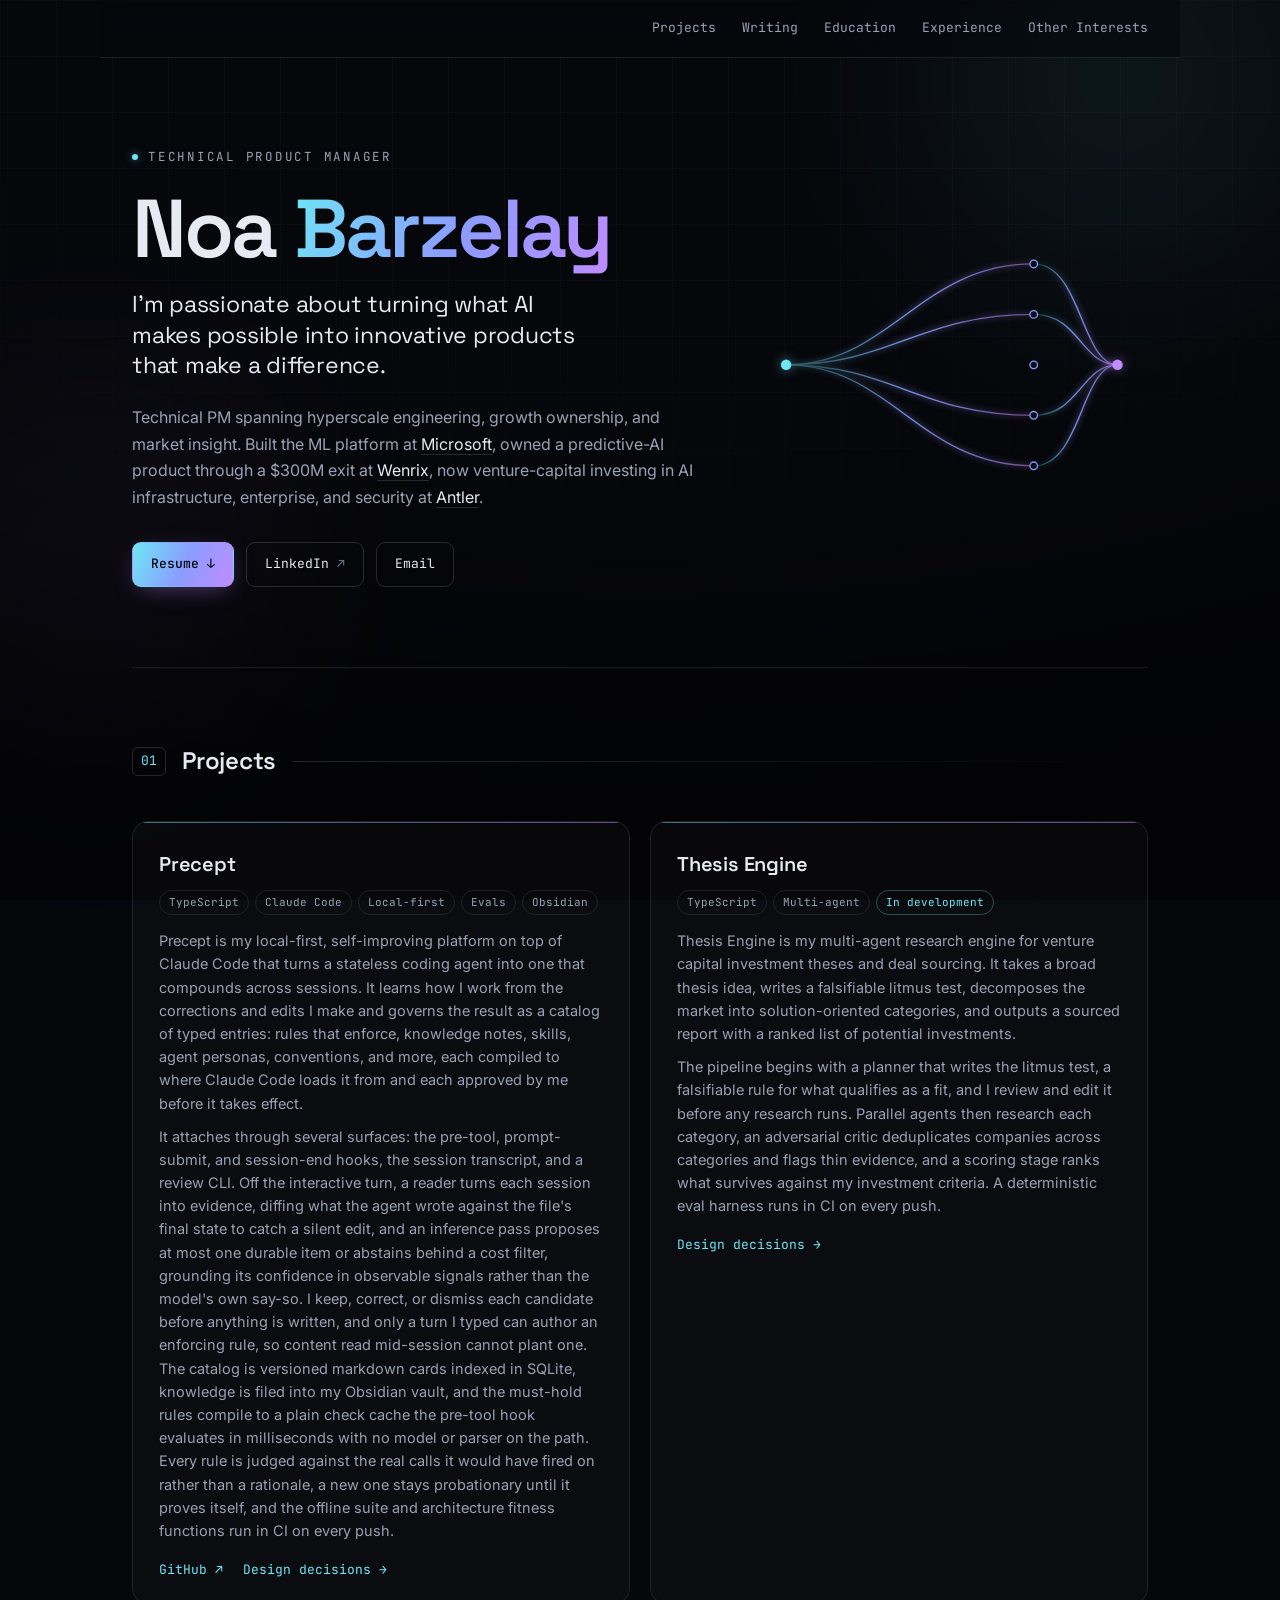
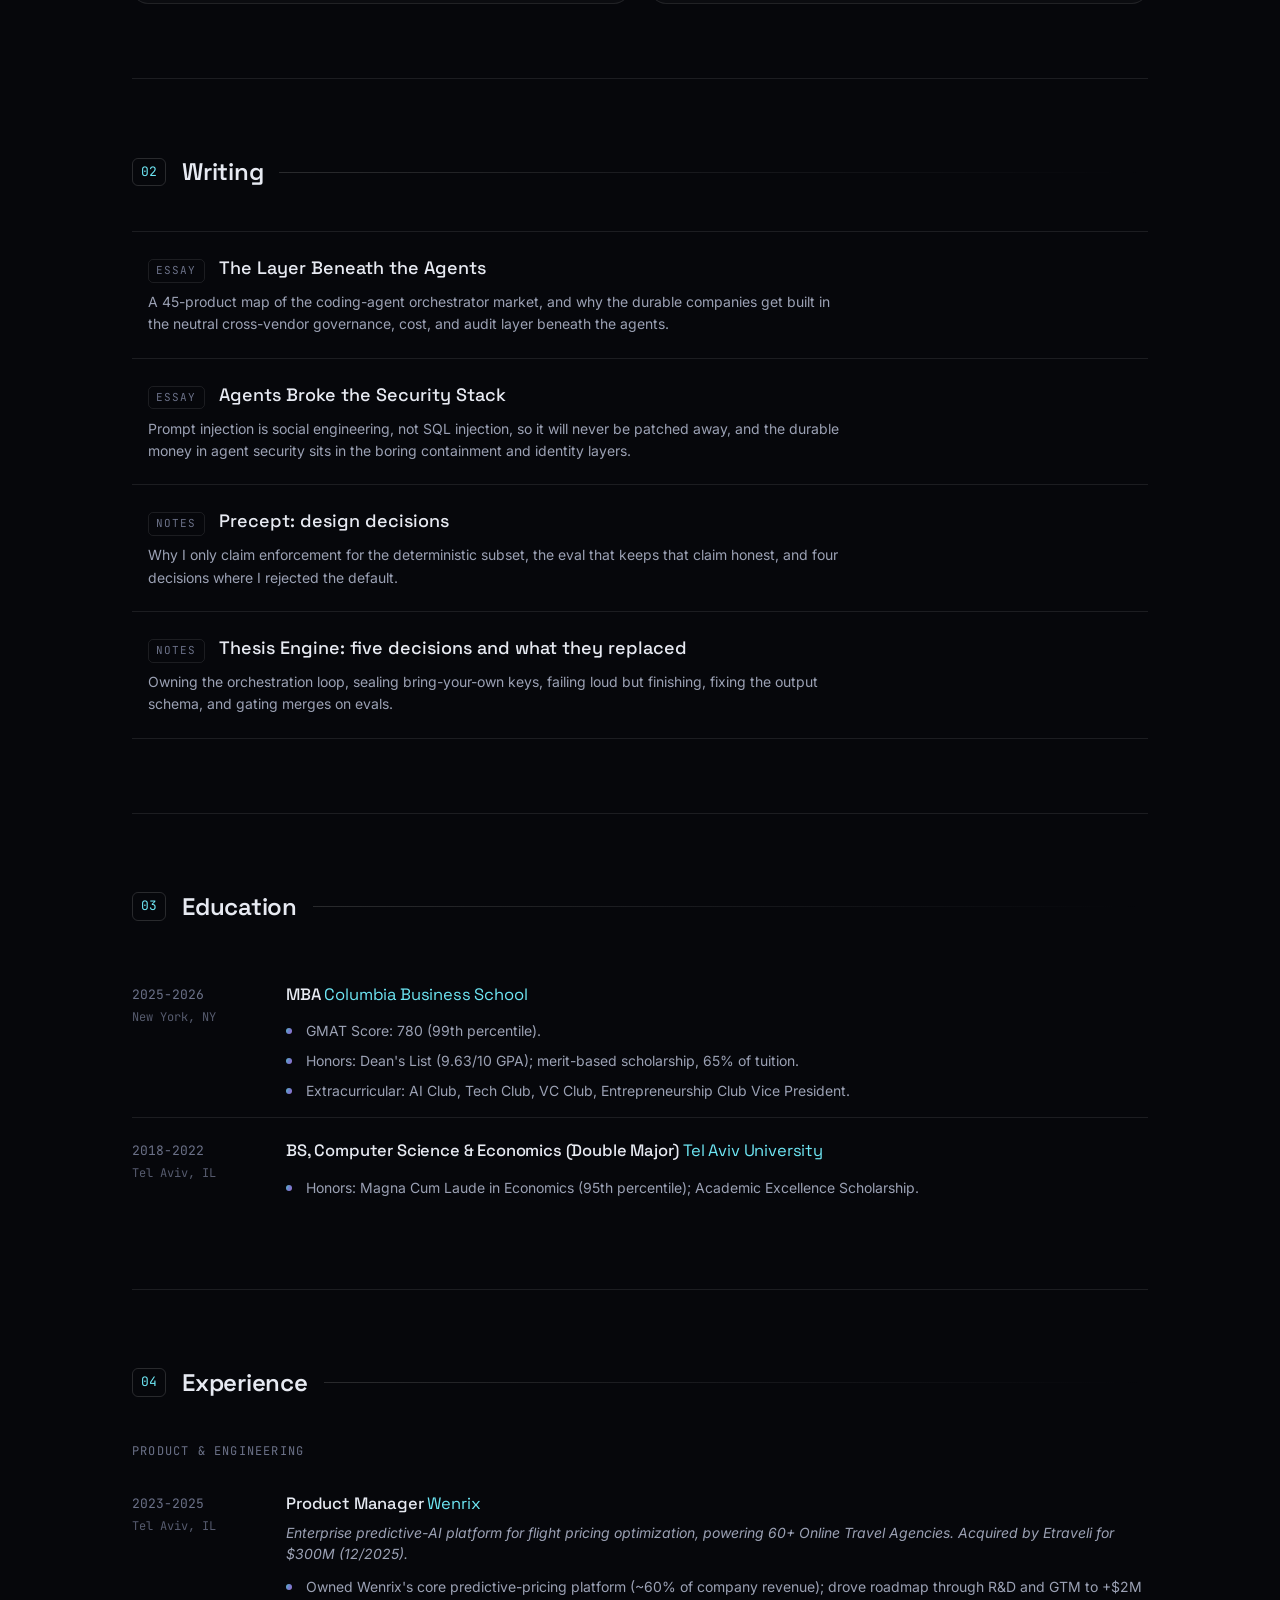
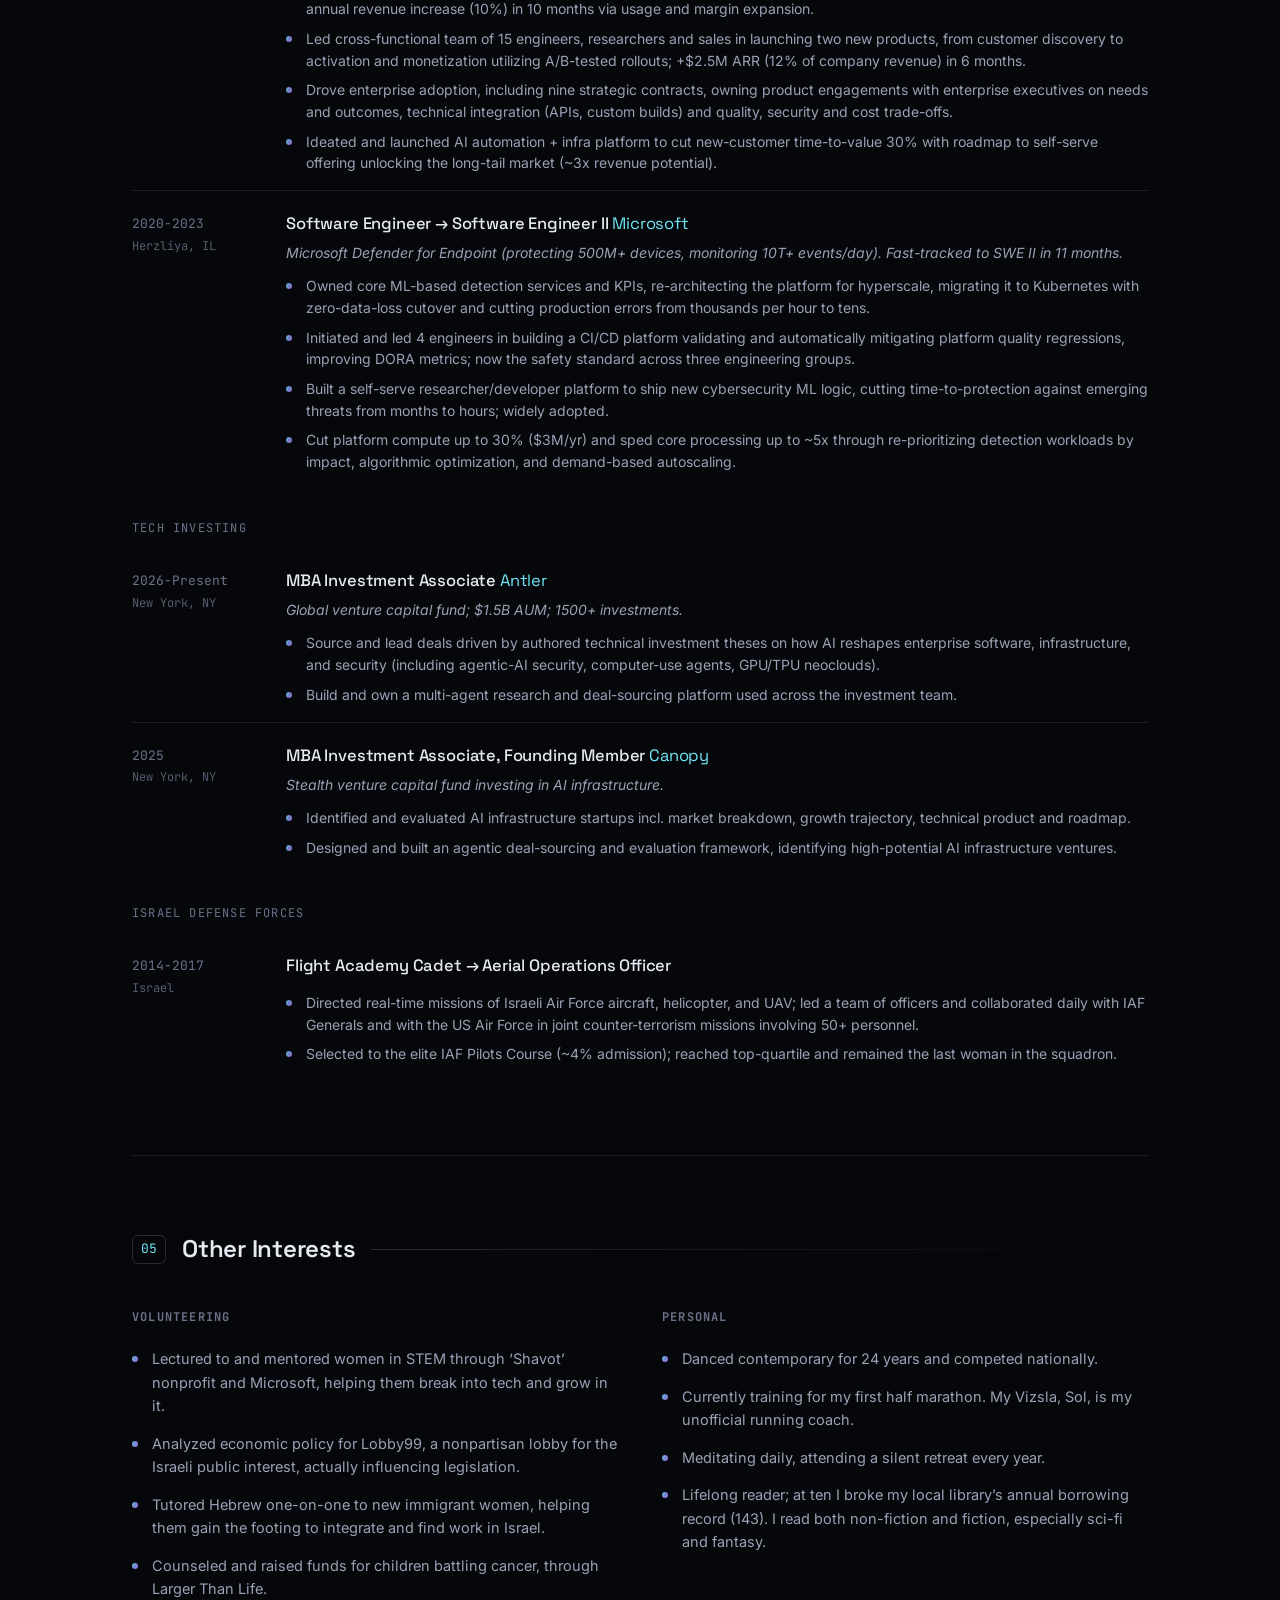
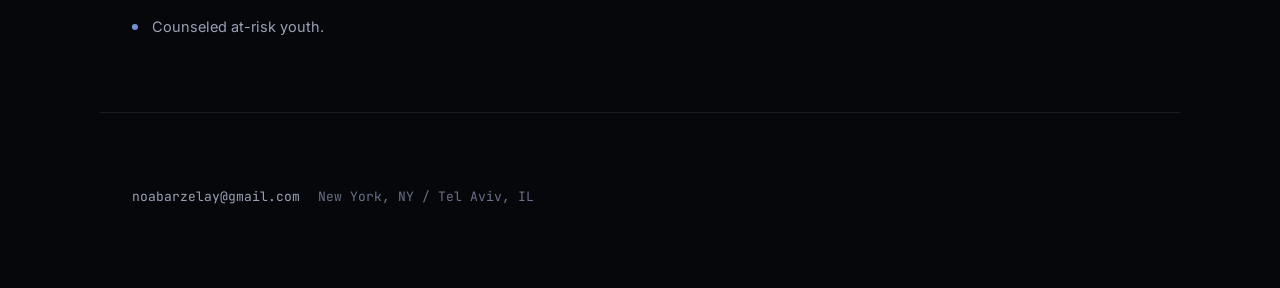
==== commit e43a9865: "Precept: deeper description and updated tags Rewrite the Precept card to reflect the TypeScript buil" ====
--- a/index.html
+++ b/index.html
@@ -95,9 +95,10 @@
         <article class="card">
           <div class="card-top">
             <h3>Precept</h3>
-            <div class="taglist"><span class="pill">Python</span><span class="pill">Claude Code</span><span class="pill">Evals</span></div>
-          </div>
-          <p>Precept is my personal, self-improving platform for agentic AI processes and data cataloging. It continuously learns from my sessions to improve its data catalog, its defined entities (rules, skills, agent personas, and more), and its processes, both through explicit direction and background learning.</p>
+            <div class="taglist"><span class="pill">TypeScript</span><span class="pill">Claude Code</span><span class="pill">Local-first</span><span class="pill">Evals</span><span class="pill">Obsidian</span></div>
+          </div>
+          <p>Precept is my local-first, self-improving platform on top of Claude Code that turns a stateless coding agent into one that compounds across sessions. It learns how I work from the corrections and edits I make and governs the result as a catalog of typed entries: rules that enforce, knowledge notes, skills, agent personas, conventions, and more, each compiled to where Claude Code loads it from and each approved by me before it takes effect.</p>
+          <p>It attaches through several surfaces: the pre-tool, prompt-submit, and session-end hooks, the session transcript, and a review CLI. Off the interactive turn, a reader turns each session into evidence, diffing what the agent wrote against the file's final state to catch a silent edit, and an inference pass proposes at most one durable item or abstains behind a cost filter, grounding its confidence in observable signals rather than the model's own say-so. I keep, correct, or dismiss each candidate before anything is written, and only a turn I typed can author an enforcing rule, so content read mid-session cannot plant one. The catalog is versioned markdown cards indexed in SQLite, knowledge is filed into my Obsidian vault, and the must-hold rules compile to a plain check cache the pre-tool hook evaluates in milliseconds with no model or parser on the path. Every rule is judged against the real calls it would have fired on rather than a rationale, a new one stays probationary until it proves itself, and the offline suite and architecture fitness functions run in CI on every push.</p>
           <div class="card-links">
             <a href="https://github.com/NoaBarzelay/precept" target="_blank" rel="noopener noreferrer">GitHub <span class="ext" aria-hidden="true">&#8599;</span></a>
             <a href="notes/precept.html">Design decisions <span aria-hidden="true">&rarr;</span></a>
--- a/styles.css
+++ b/styles.css
@@ -141,8 +141,8 @@
   background: var(--grad); opacity: 0.5; transition: opacity .2s; }
 .card:hover { border-color: var(--border-2); background: var(--surface-2); transform: translateY(-3px); }
 .card:hover::before { opacity: 1; }
-.card-top { display: flex; align-items: baseline; justify-content: space-between; gap: 12px;
-  margin-bottom: 14px; flex-wrap: wrap; }
+.card-top { display: flex; flex-direction: column; align-items: flex-start; gap: 10px;
+  margin-bottom: 14px; }
 .card h3 { font-family: var(--font-display); font-weight: 600; font-size: 20px; letter-spacing: -0.01em; }
 .taglist { display: flex; flex-wrap: wrap; gap: 6px; }
 .pill { font-family: var(--font-mono); font-size: 11px; color: var(--text-2);
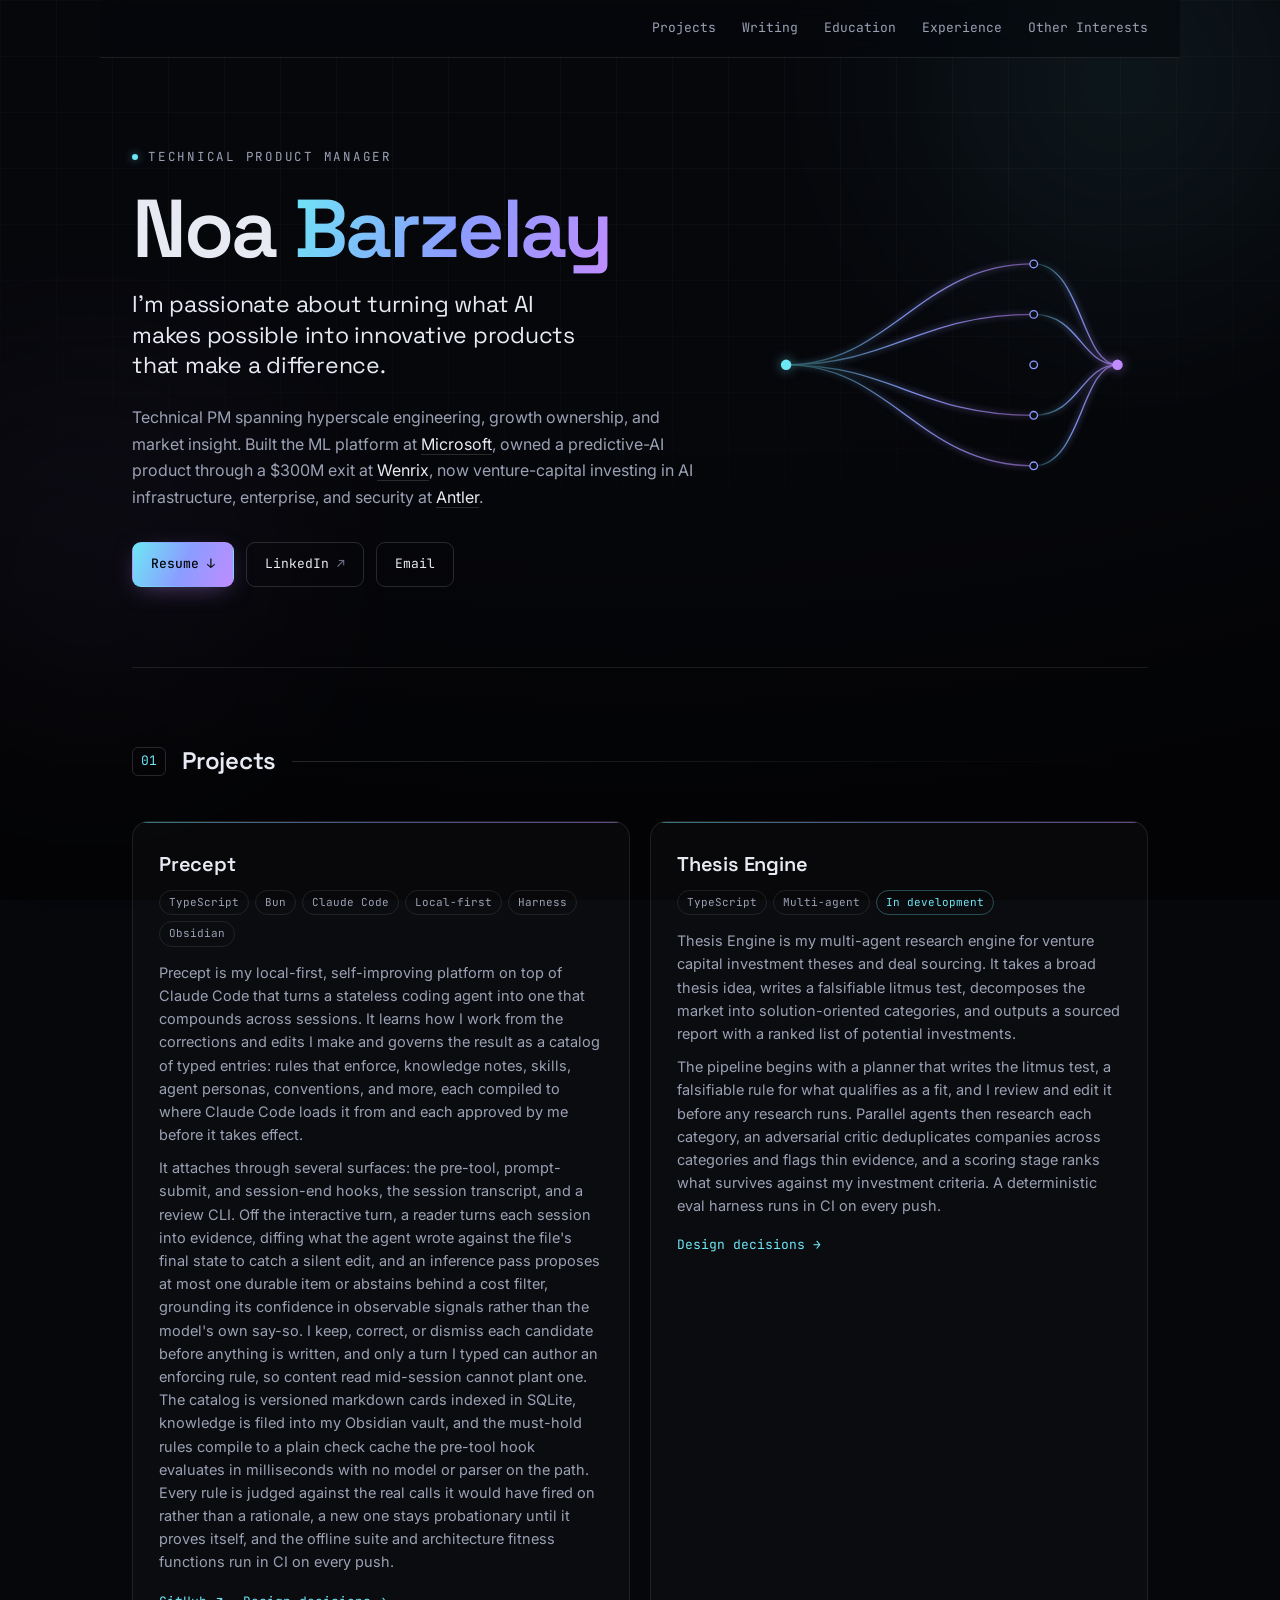
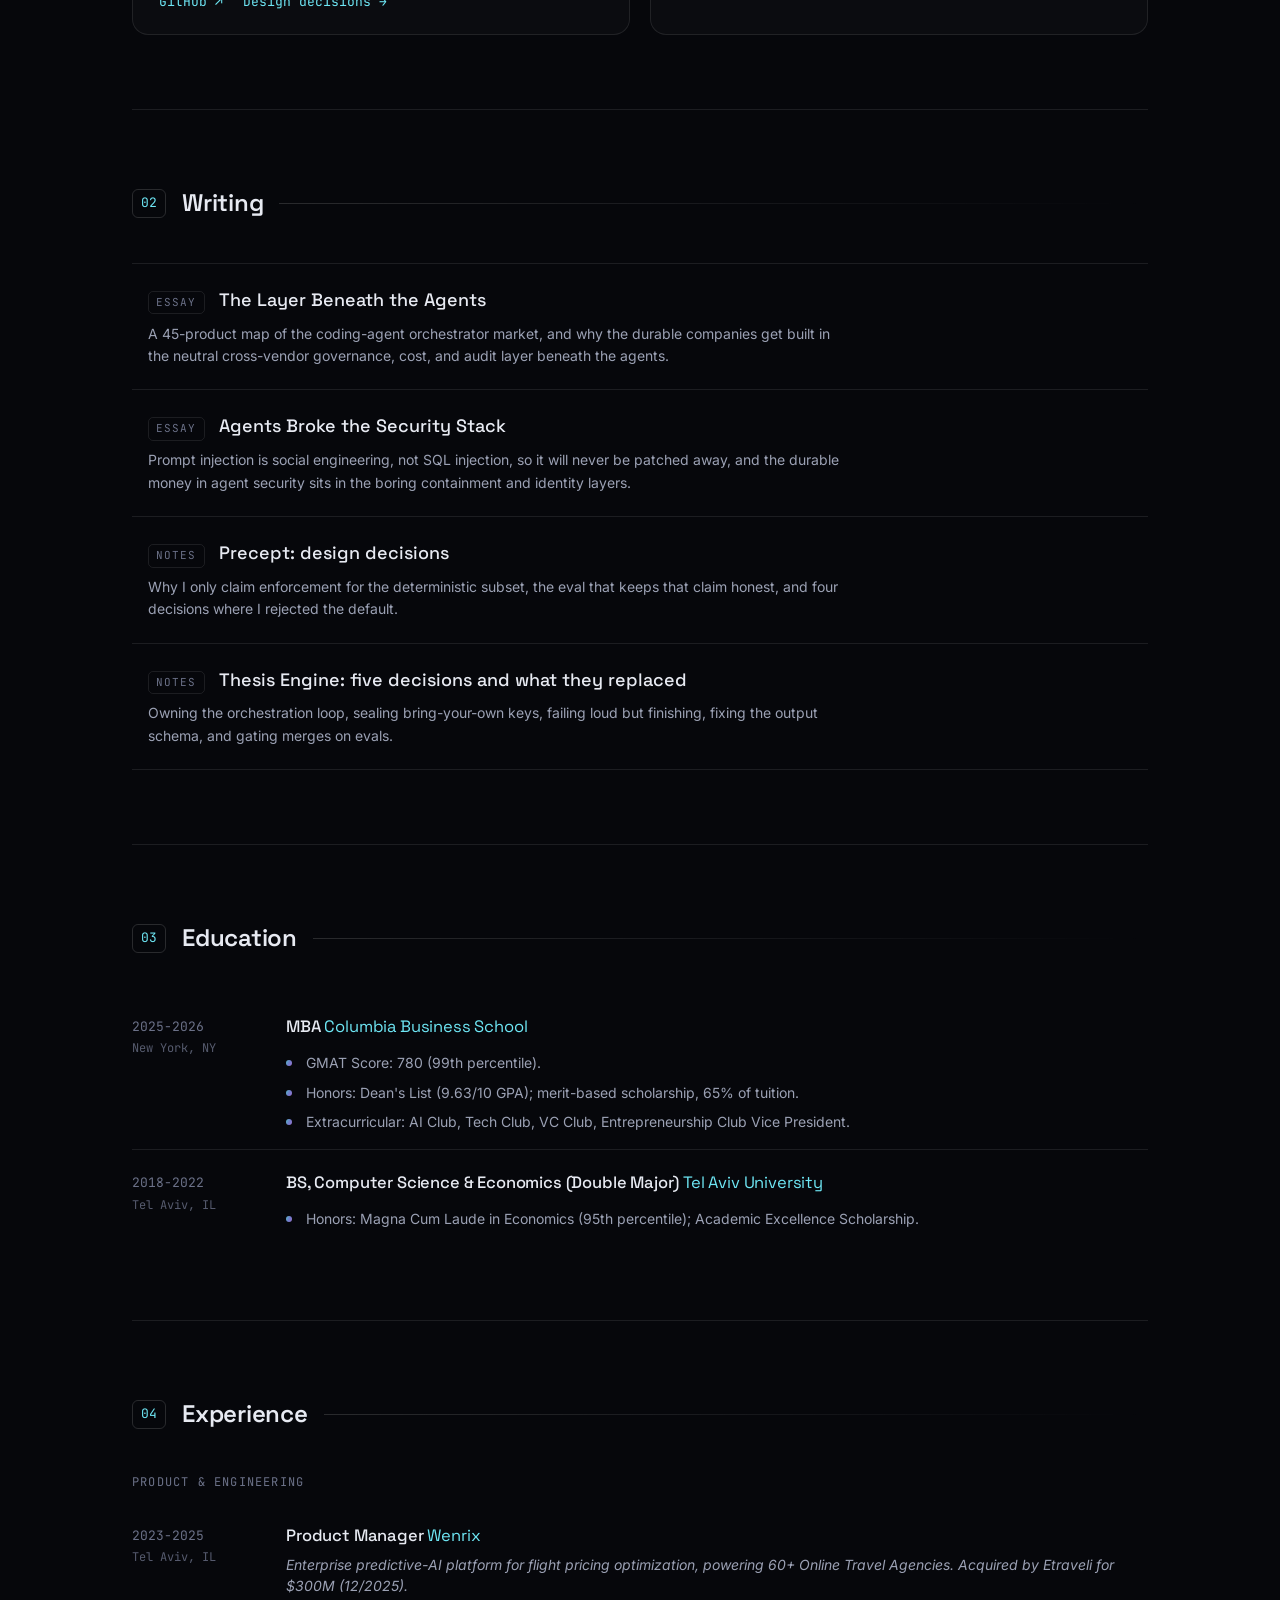
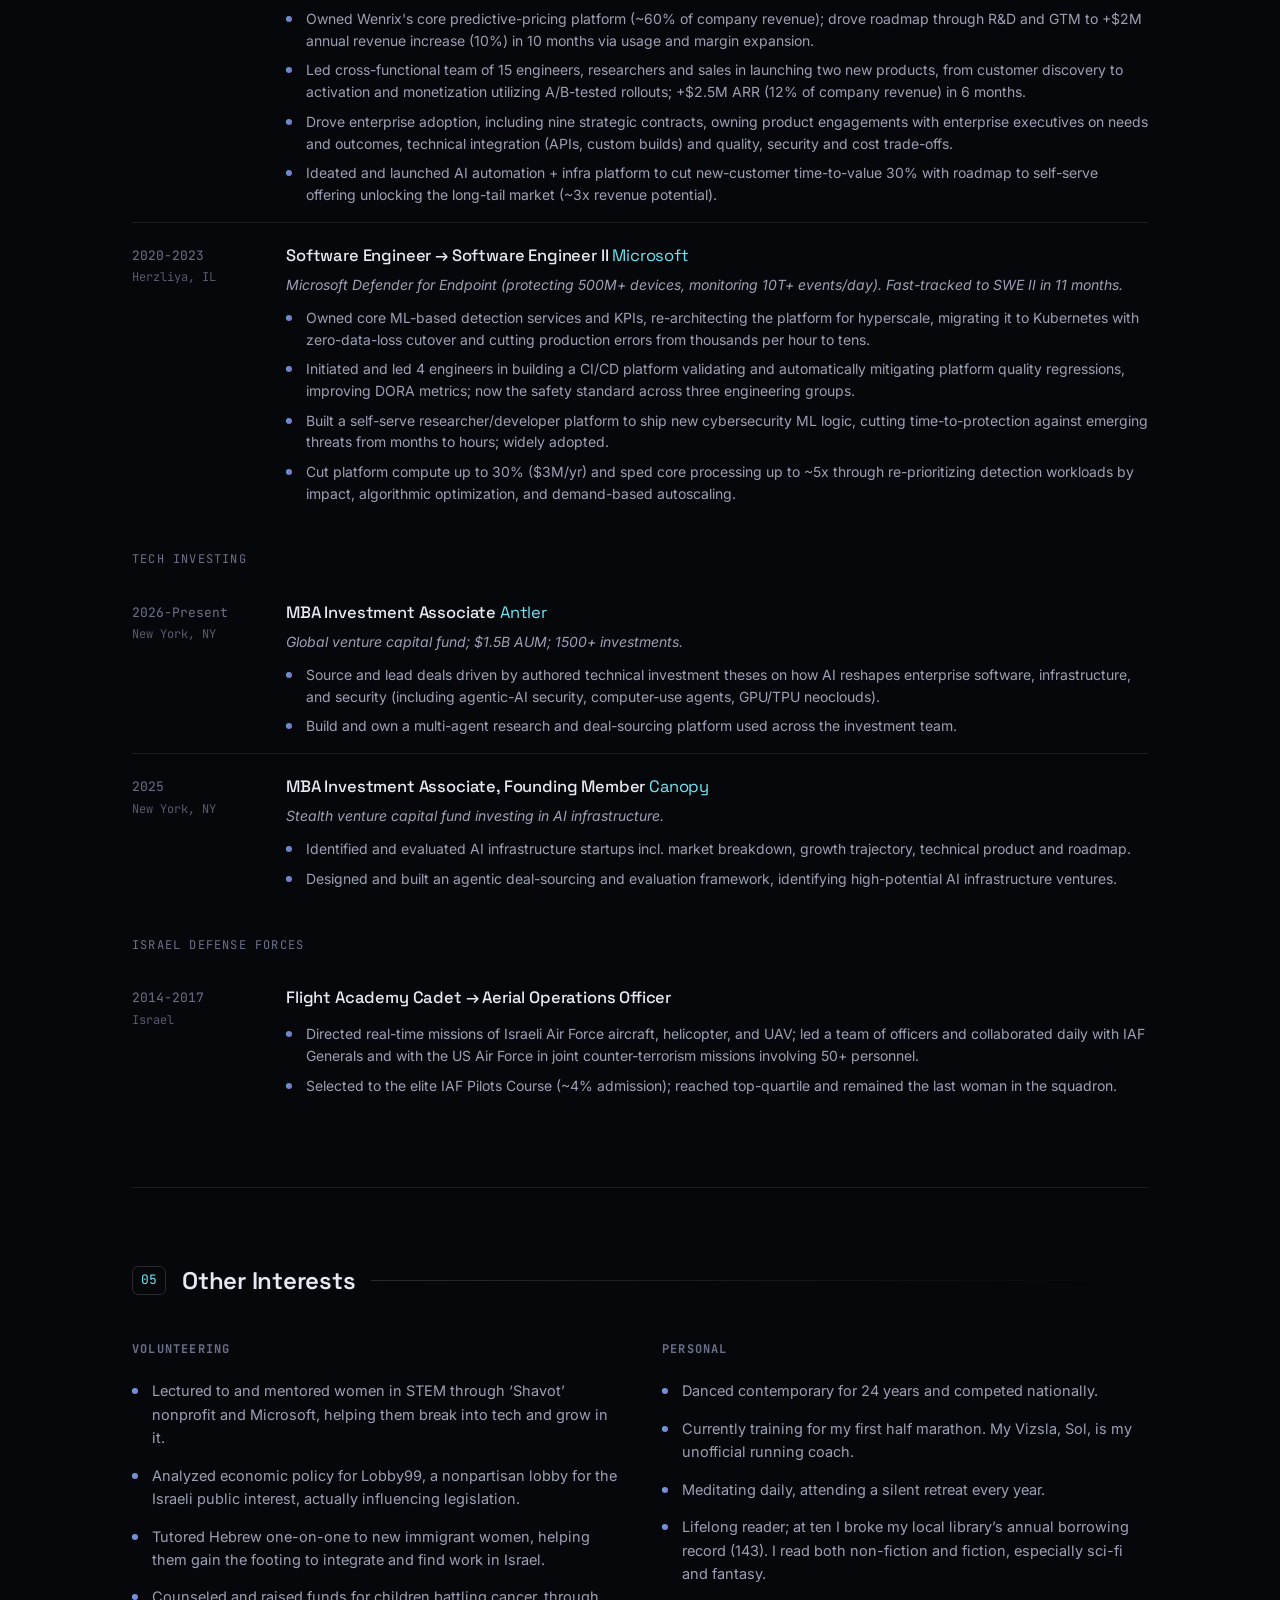
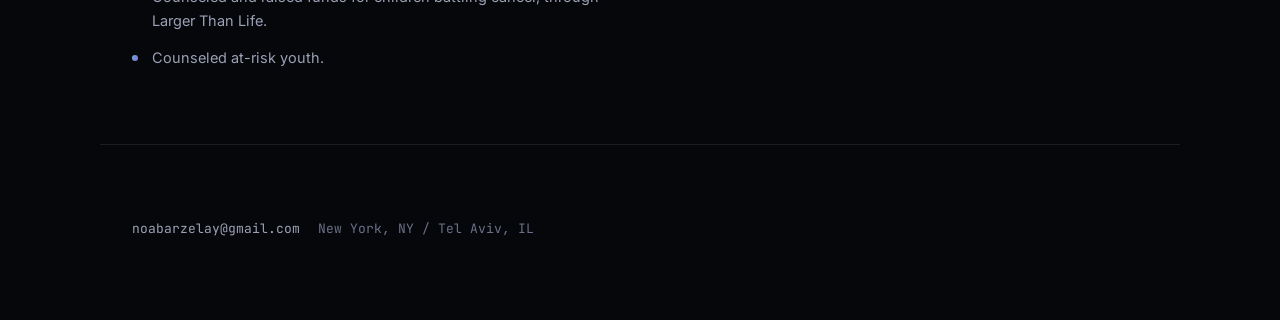
==== commit 8861dafd: "Precept: update tags to TypeScript, Bun, Claude Code, Local-first, Harness, Obsidian" ====
--- a/index.html
+++ b/index.html
@@ -95,7 +95,7 @@
         <article class="card">
           <div class="card-top">
             <h3>Precept</h3>
-            <div class="taglist"><span class="pill">TypeScript</span><span class="pill">Claude Code</span><span class="pill">Local-first</span><span class="pill">Evals</span><span class="pill">Obsidian</span></div>
+            <div class="taglist"><span class="pill">TypeScript</span><span class="pill">Bun</span><span class="pill">Claude Code</span><span class="pill">Local-first</span><span class="pill">Harness</span><span class="pill">Obsidian</span></div>
           </div>
           <p>Precept is my local-first, self-improving platform on top of Claude Code that turns a stateless coding agent into one that compounds across sessions. It learns how I work from the corrections and edits I make and governs the result as a catalog of typed entries: rules that enforce, knowledge notes, skills, agent personas, conventions, and more, each compiled to where Claude Code loads it from and each approved by me before it takes effect.</p>
           <p>It attaches through several surfaces: the pre-tool, prompt-submit, and session-end hooks, the session transcript, and a review CLI. Off the interactive turn, a reader turns each session into evidence, diffing what the agent wrote against the file's final state to catch a silent edit, and an inference pass proposes at most one durable item or abstains behind a cost filter, grounding its confidence in observable signals rather than the model's own say-so. I keep, correct, or dismiss each candidate before anything is written, and only a turn I typed can author an enforcing rule, so content read mid-session cannot plant one. The catalog is versioned markdown cards indexed in SQLite, knowledge is filed into my Obsidian vault, and the must-hold rules compile to a plain check cache the pre-tool hook evaluates in milliseconds with no model or parser on the path. Every rule is judged against the real calls it would have fired on rather than a rationale, a new one stays probationary until it proves itself, and the offline suite and architecture fitness functions run in CI on every push.</p>
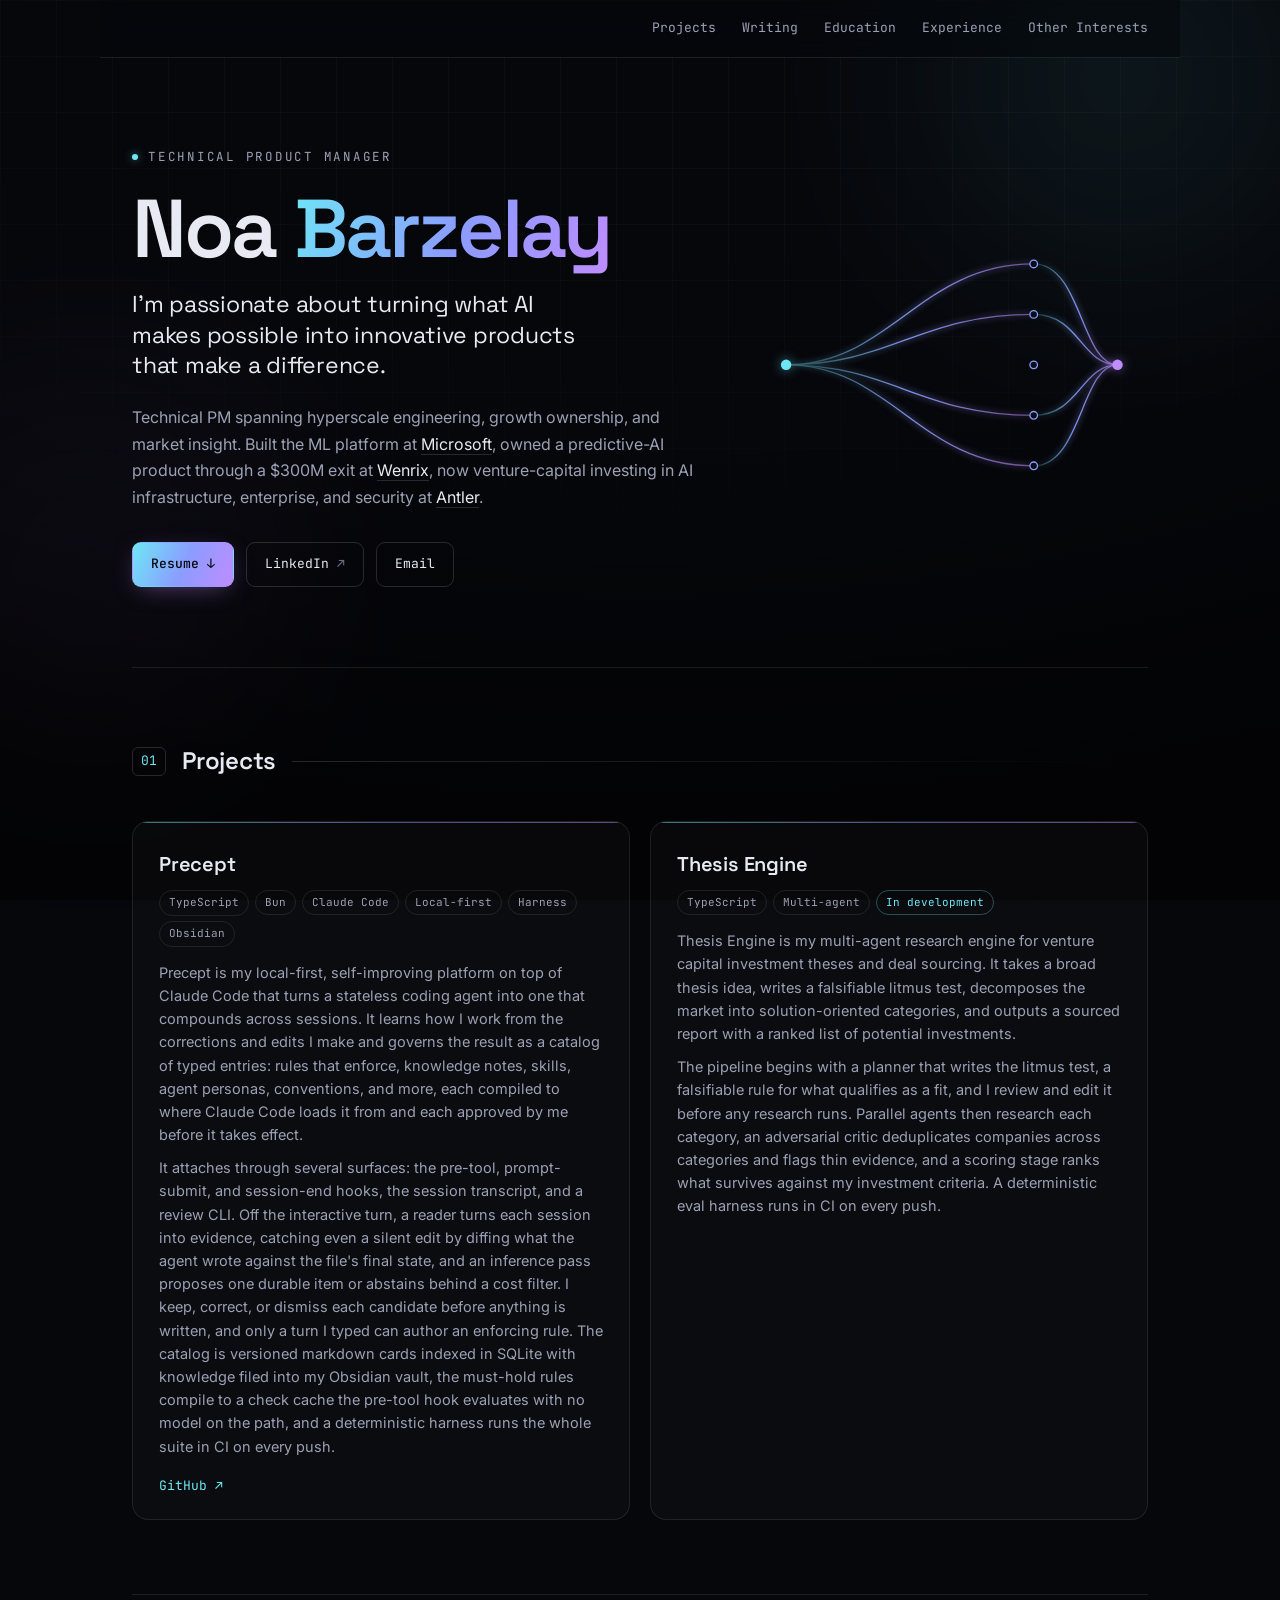
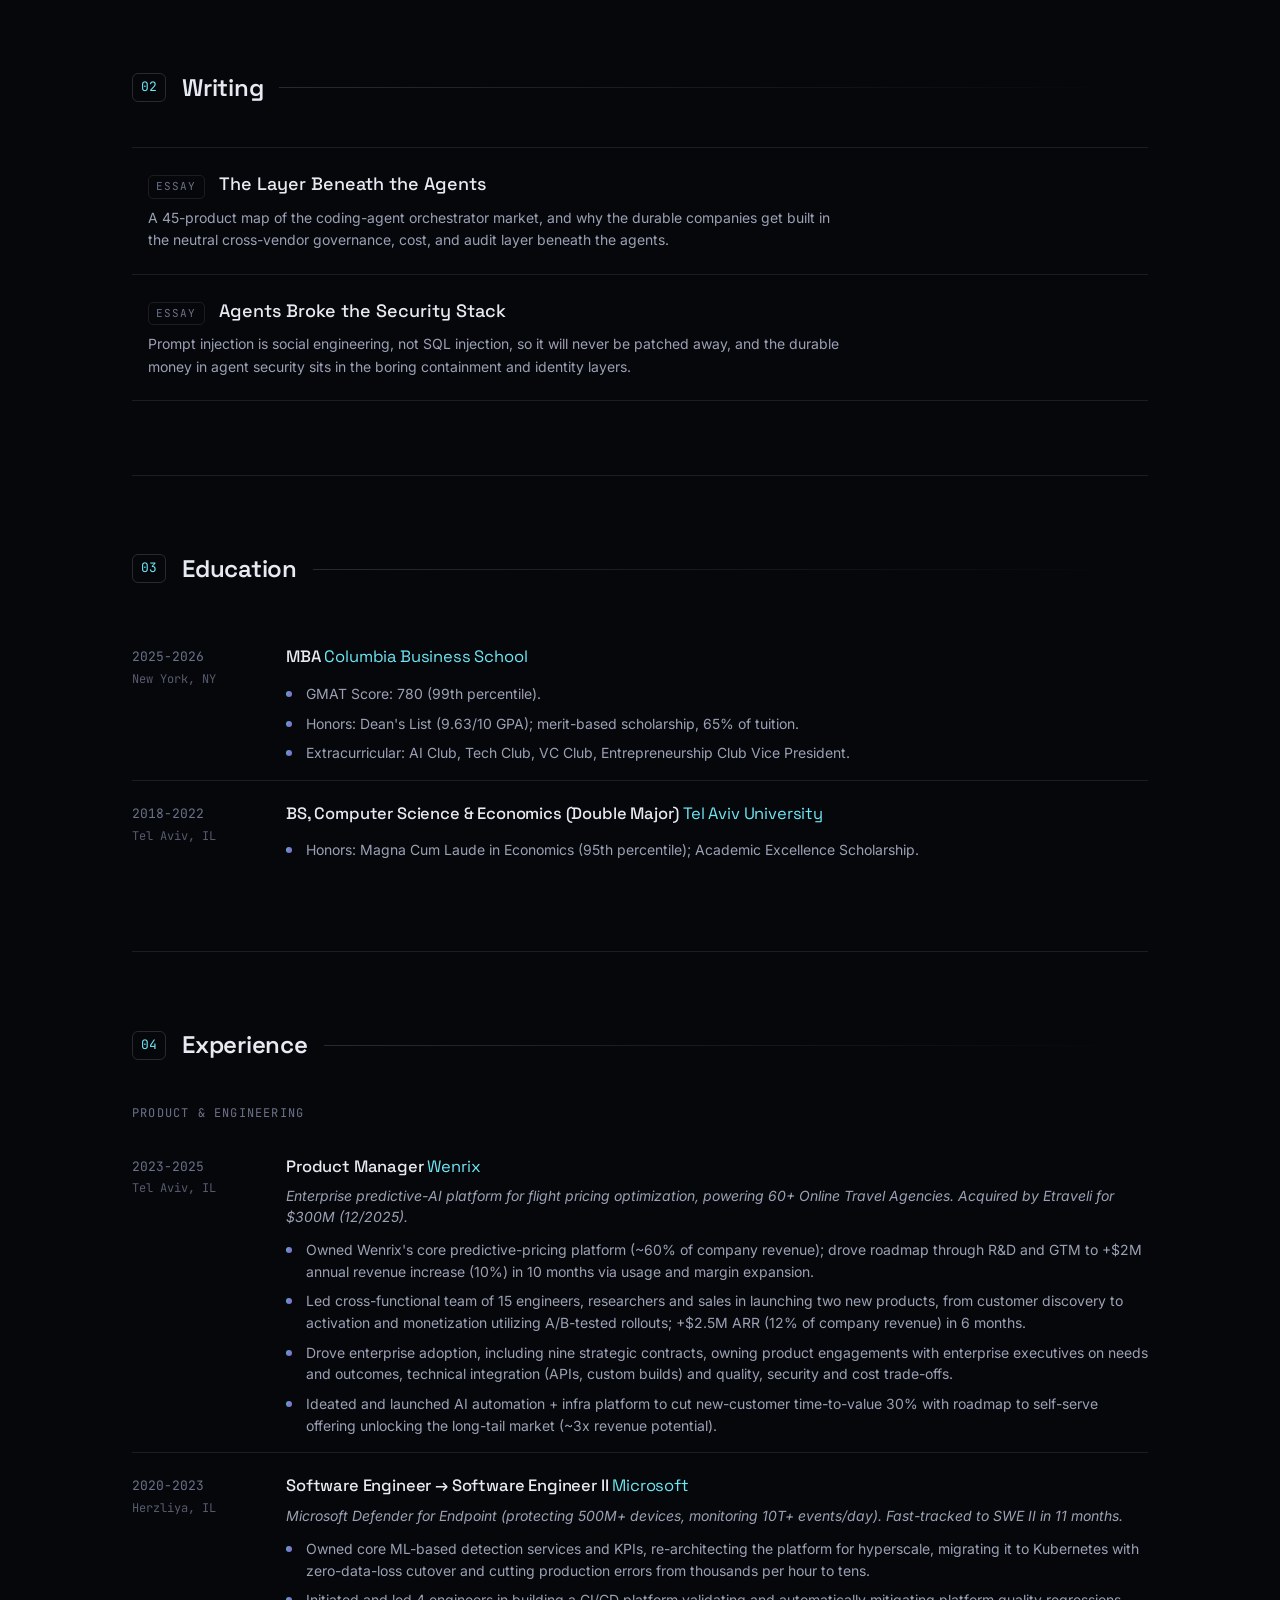
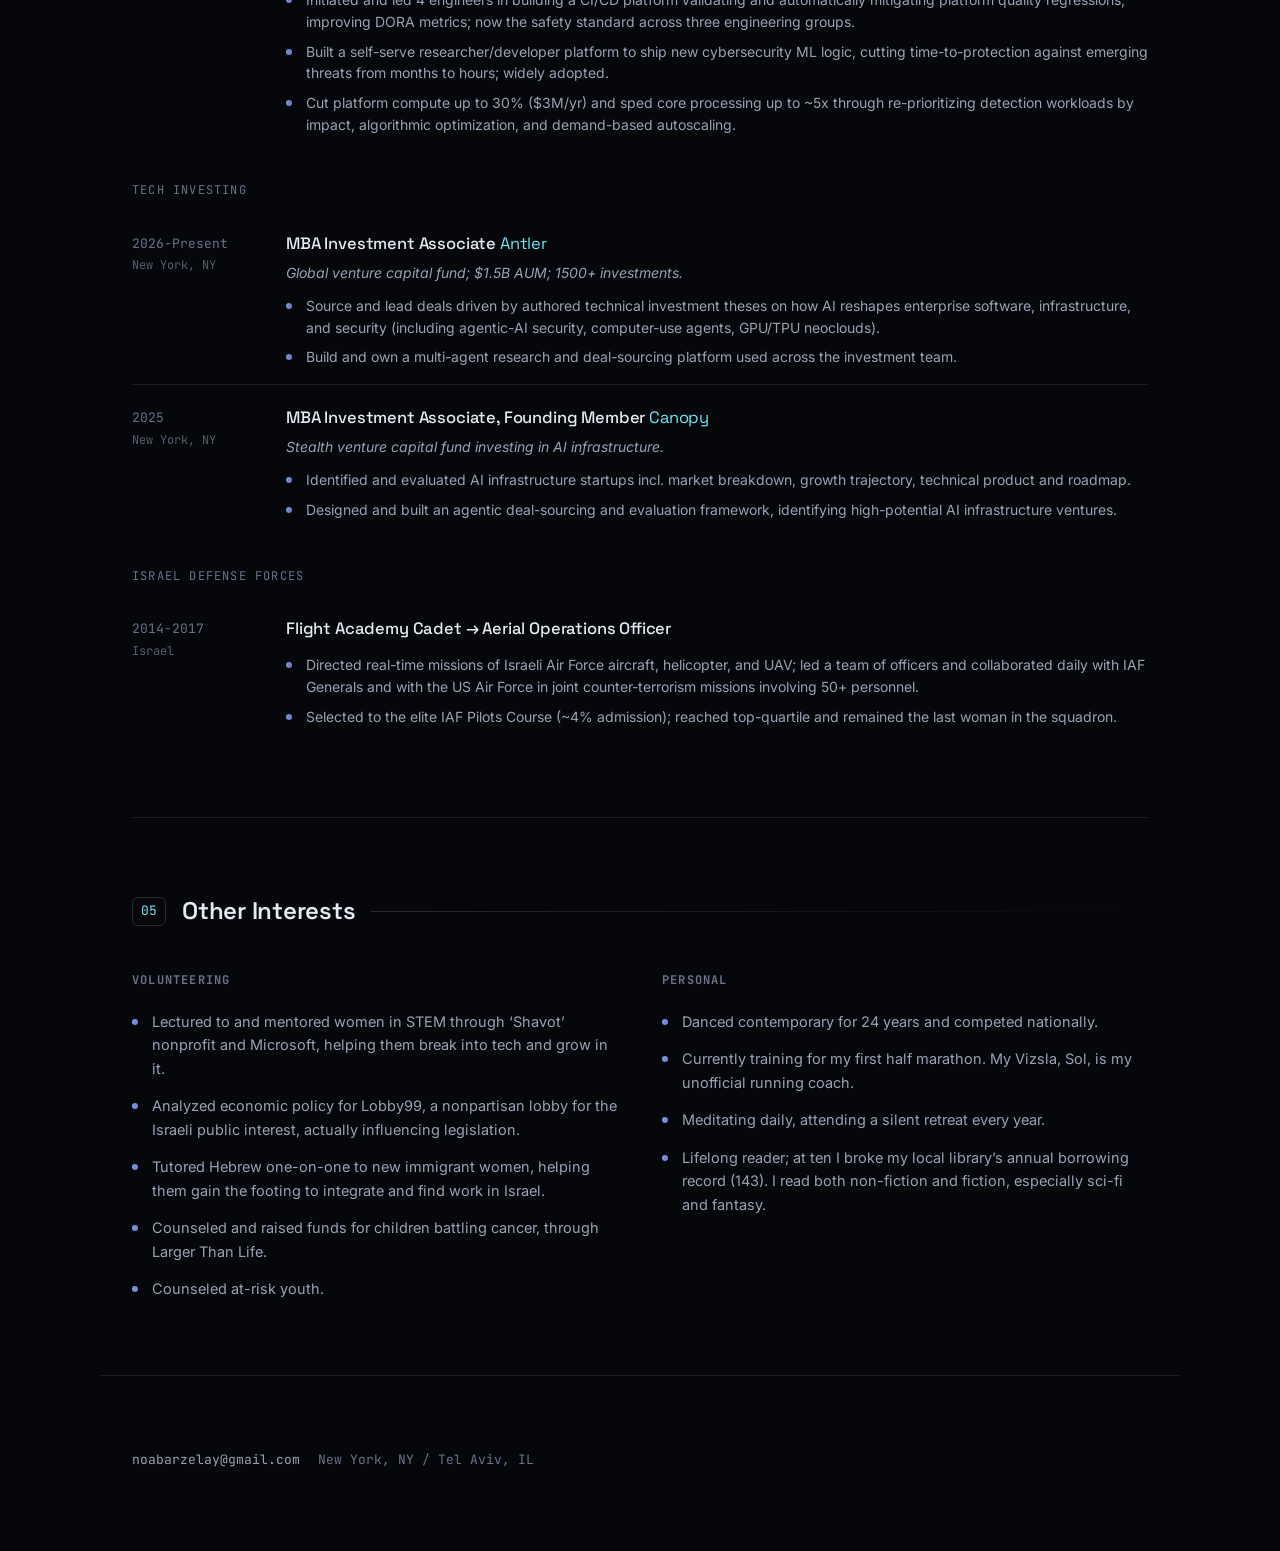
==== commit df059d29: "Precept: trim description, remove design-decision essays from both projects" ====
--- a/index.html
+++ b/index.html
@@ -98,10 +98,9 @@
             <div class="taglist"><span class="pill">TypeScript</span><span class="pill">Bun</span><span class="pill">Claude Code</span><span class="pill">Local-first</span><span class="pill">Harness</span><span class="pill">Obsidian</span></div>
           </div>
           <p>Precept is my local-first, self-improving platform on top of Claude Code that turns a stateless coding agent into one that compounds across sessions. It learns how I work from the corrections and edits I make and governs the result as a catalog of typed entries: rules that enforce, knowledge notes, skills, agent personas, conventions, and more, each compiled to where Claude Code loads it from and each approved by me before it takes effect.</p>
-          <p>It attaches through several surfaces: the pre-tool, prompt-submit, and session-end hooks, the session transcript, and a review CLI. Off the interactive turn, a reader turns each session into evidence, diffing what the agent wrote against the file's final state to catch a silent edit, and an inference pass proposes at most one durable item or abstains behind a cost filter, grounding its confidence in observable signals rather than the model's own say-so. I keep, correct, or dismiss each candidate before anything is written, and only a turn I typed can author an enforcing rule, so content read mid-session cannot plant one. The catalog is versioned markdown cards indexed in SQLite, knowledge is filed into my Obsidian vault, and the must-hold rules compile to a plain check cache the pre-tool hook evaluates in milliseconds with no model or parser on the path. Every rule is judged against the real calls it would have fired on rather than a rationale, a new one stays probationary until it proves itself, and the offline suite and architecture fitness functions run in CI on every push.</p>
+          <p>It attaches through several surfaces: the pre-tool, prompt-submit, and session-end hooks, the session transcript, and a review CLI. Off the interactive turn, a reader turns each session into evidence, catching even a silent edit by diffing what the agent wrote against the file's final state, and an inference pass proposes one durable item or abstains behind a cost filter. I keep, correct, or dismiss each candidate before anything is written, and only a turn I typed can author an enforcing rule. The catalog is versioned markdown cards indexed in SQLite with knowledge filed into my Obsidian vault, the must-hold rules compile to a check cache the pre-tool hook evaluates with no model on the path, and a deterministic harness runs the whole suite in CI on every push.</p>
           <div class="card-links">
             <a href="https://github.com/NoaBarzelay/precept" target="_blank" rel="noopener noreferrer">GitHub <span class="ext" aria-hidden="true">&#8599;</span></a>
-            <a href="notes/precept.html">Design decisions <span aria-hidden="true">&rarr;</span></a>
           </div>
         </article>
 
@@ -112,9 +111,6 @@
           </div>
           <p>Thesis Engine is my multi-agent research engine for venture capital investment theses and deal sourcing. It takes a broad thesis idea, writes a falsifiable litmus test, decomposes the market into solution-oriented categories, and outputs a sourced report with a ranked list of potential investments.</p>
           <p>The pipeline begins with a planner that writes the litmus test, a falsifiable rule for what qualifies as a fit, and I review and edit it before any research runs. Parallel agents then research each category, an adversarial critic deduplicates companies across categories and flags thin evidence, and a scoring stage ranks what survives against my investment criteria. A deterministic eval harness runs in CI on every push.</p>
-          <div class="card-links">
-            <a href="notes/thesis-engine.html">Design decisions <span aria-hidden="true">&rarr;</span></a>
-          </div>
         </article>
 
       </div>
@@ -132,14 +128,6 @@
         <li><a href="writing/agentic-security.html">
           <div class="w-main"><span class="w-kind">ESSAY</span><span class="w-title">Agents Broke the Security Stack</span></div>
           <p class="w-prev">Prompt injection is social engineering, not SQL injection, so it will never be patched away, and the durable money in agent security sits in the boring containment and identity layers.</p>
-        </a></li>
-        <li><a href="notes/precept.html">
-          <div class="w-main"><span class="w-kind">NOTES</span><span class="w-title">Precept: design decisions</span></div>
-          <p class="w-prev">Why I only claim enforcement for the deterministic subset, the eval that keeps that claim honest, and four decisions where I rejected the default.</p>
-        </a></li>
-        <li><a href="notes/thesis-engine.html">
-          <div class="w-main"><span class="w-kind">NOTES</span><span class="w-title">Thesis Engine: five decisions and what they replaced</span></div>
-          <p class="w-prev">Owning the orchestration loop, sealing bring-your-own keys, failing loud but finishing, fixing the output schema, and gating merges on evals.</p>
         </a></li>
       </ul>
     </section>
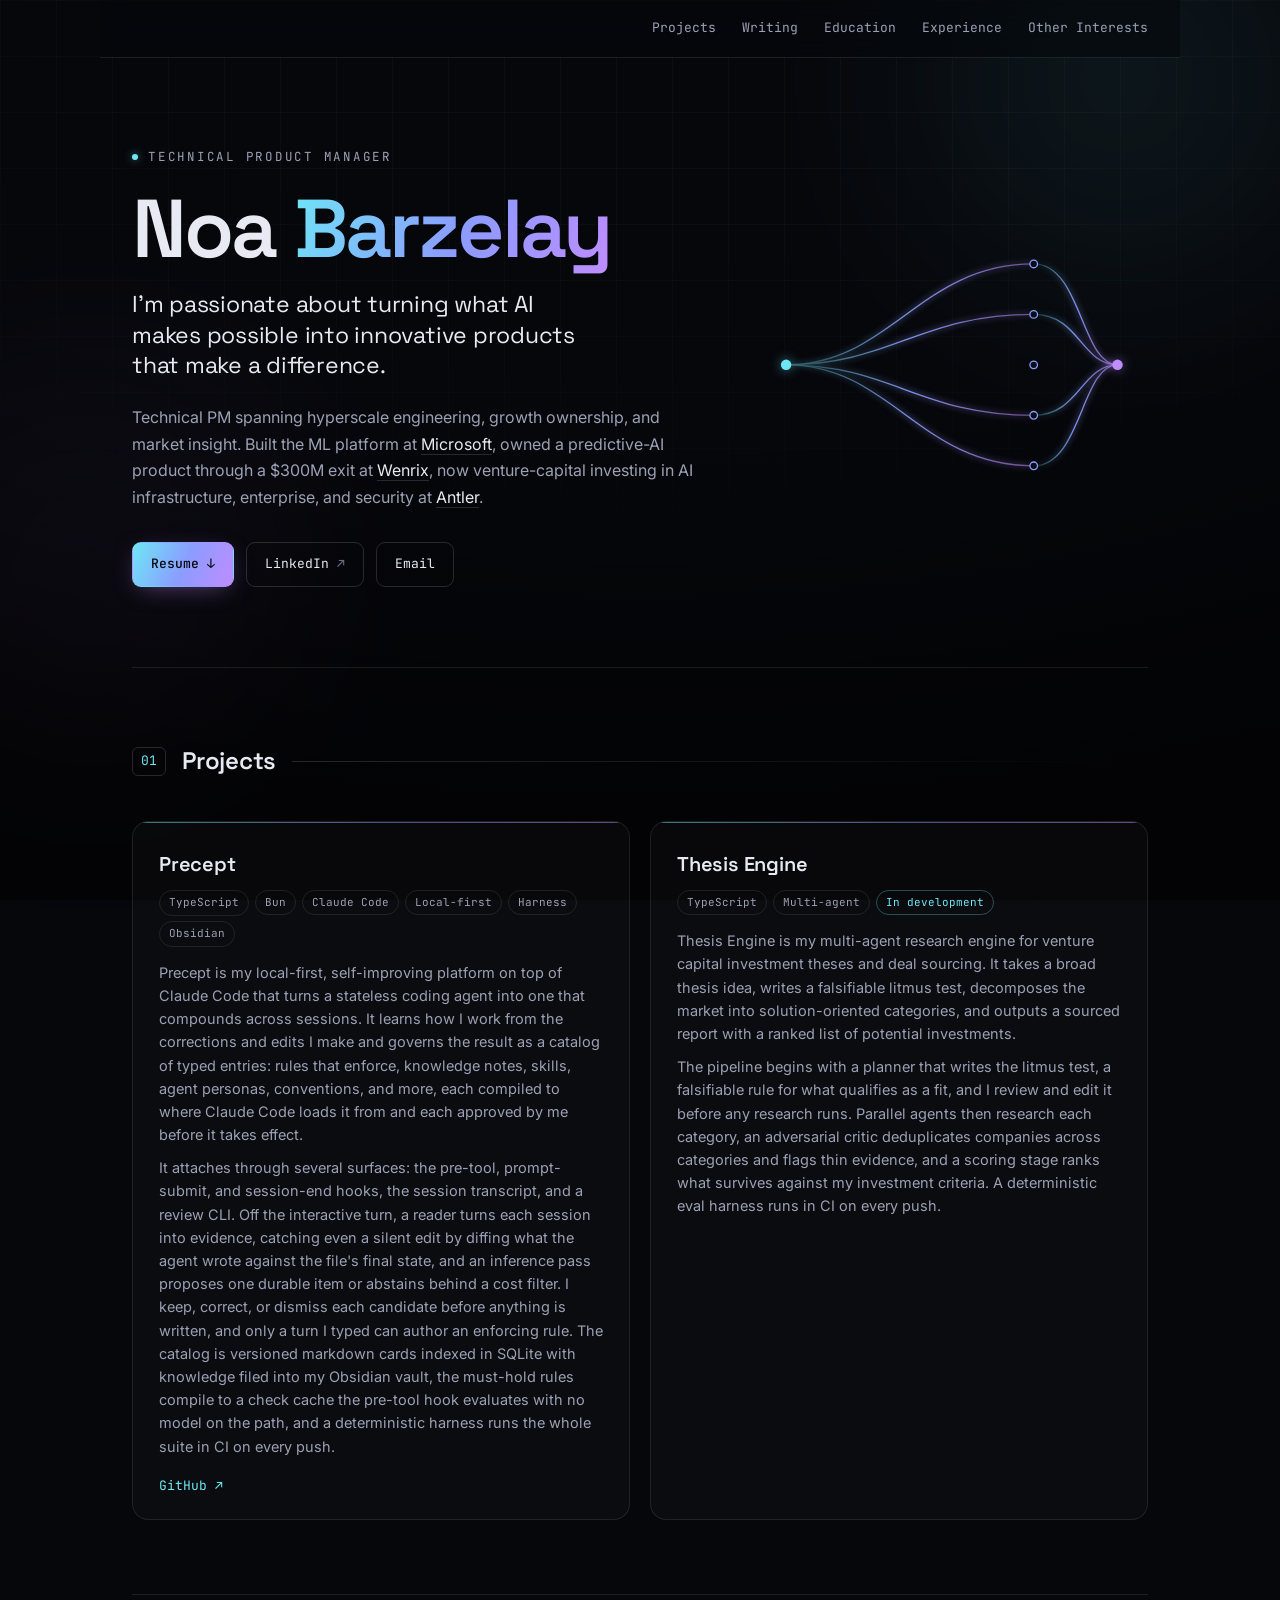
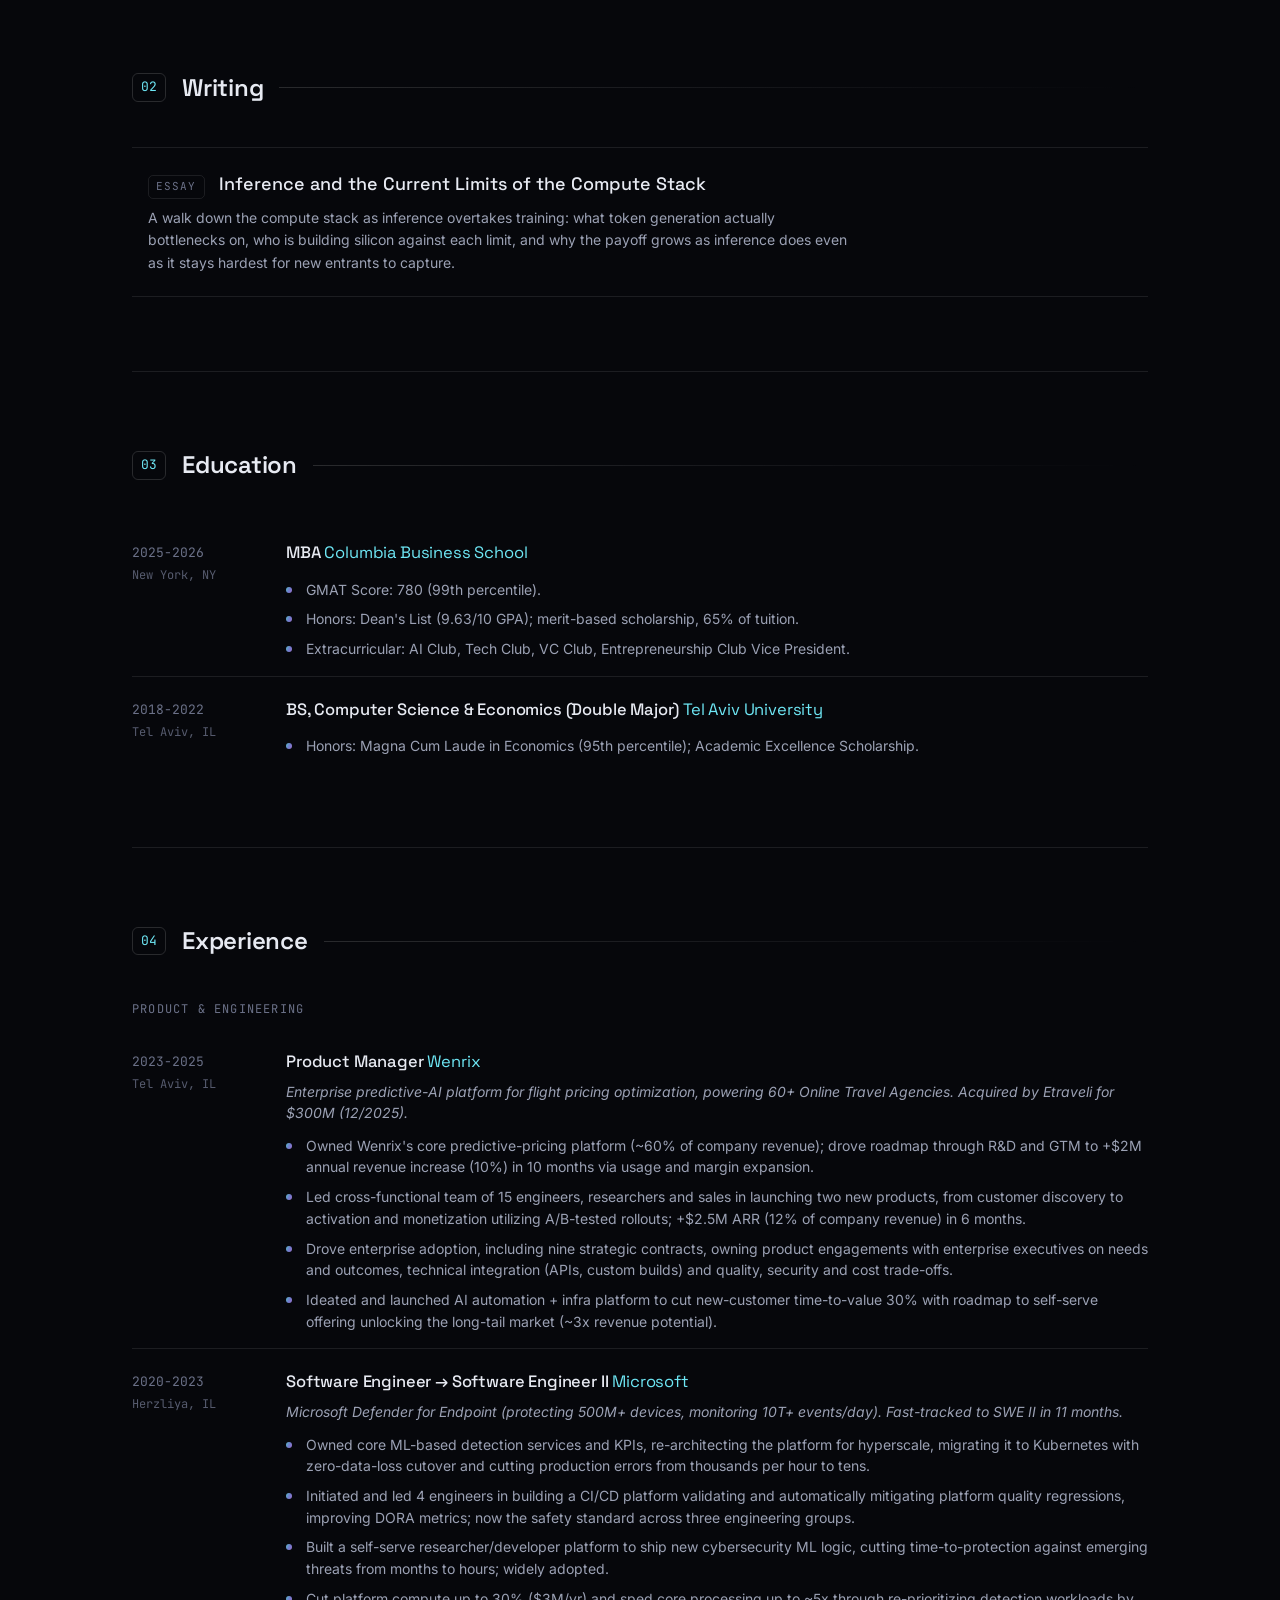
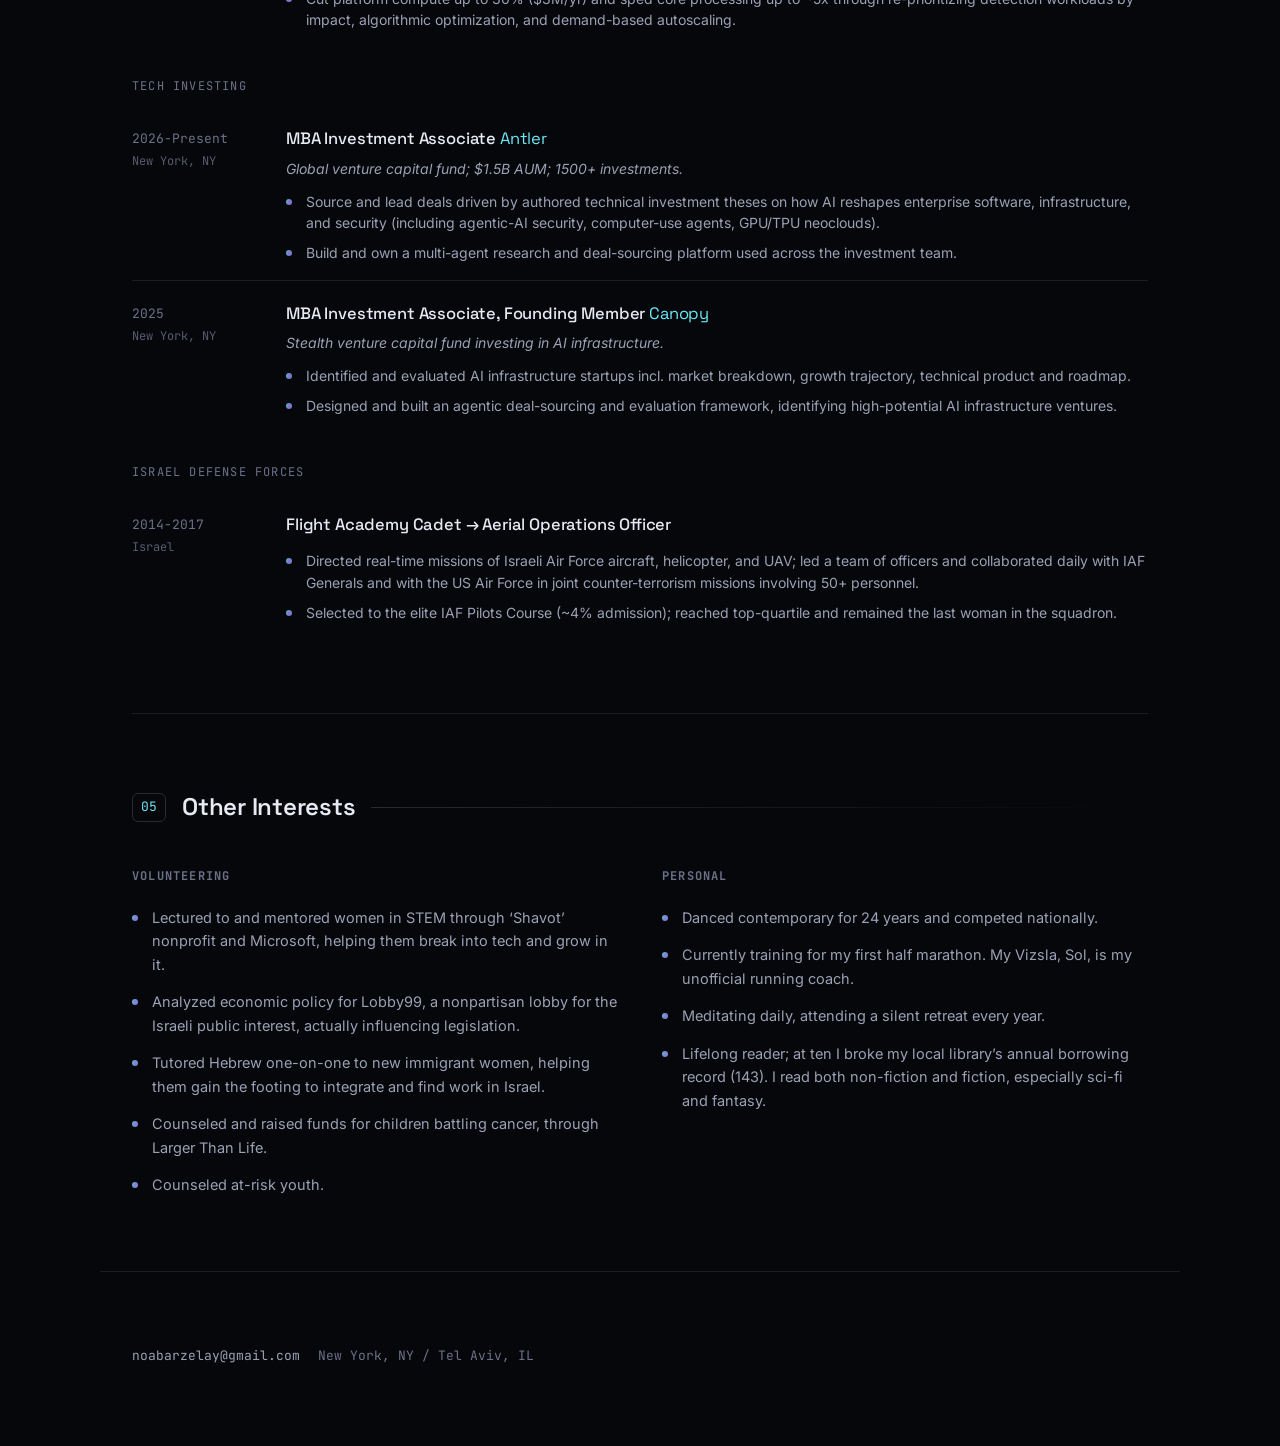
==== commit 49705702: "Writing: replace both essays with Inference and the Current Limits of the Compute Stack" ====
--- a/index.html
+++ b/index.html
@@ -121,13 +121,9 @@
         <span class="idx">02</span><h2 class="block-title">Writing</h2><span class="rule"></span>
       </div>
       <ul class="writing-list">
-        <li><a href="writing/layer-beneath.html">
-          <div class="w-main"><span class="w-kind">ESSAY</span><span class="w-title">The Layer Beneath the Agents</span></div>
-          <p class="w-prev">A 45-product map of the coding-agent orchestrator market, and why the durable companies get built in the neutral cross-vendor governance, cost, and audit layer beneath the agents.</p>
-        </a></li>
-        <li><a href="writing/agentic-security.html">
-          <div class="w-main"><span class="w-kind">ESSAY</span><span class="w-title">Agents Broke the Security Stack</span></div>
-          <p class="w-prev">Prompt injection is social engineering, not SQL injection, so it will never be patched away, and the durable money in agent security sits in the boring containment and identity layers.</p>
+        <li><a href="writing/inference-compute.html">
+          <div class="w-main"><span class="w-kind">ESSAY</span><span class="w-title">Inference and the Current Limits of the Compute Stack</span></div>
+          <p class="w-prev">A walk down the compute stack as inference overtakes training: what token generation actually bottlenecks on, who is building silicon against each limit, and why the payoff grows as inference does even as it stays hardest for new entrants to capture.</p>
         </a></li>
       </ul>
     </section>
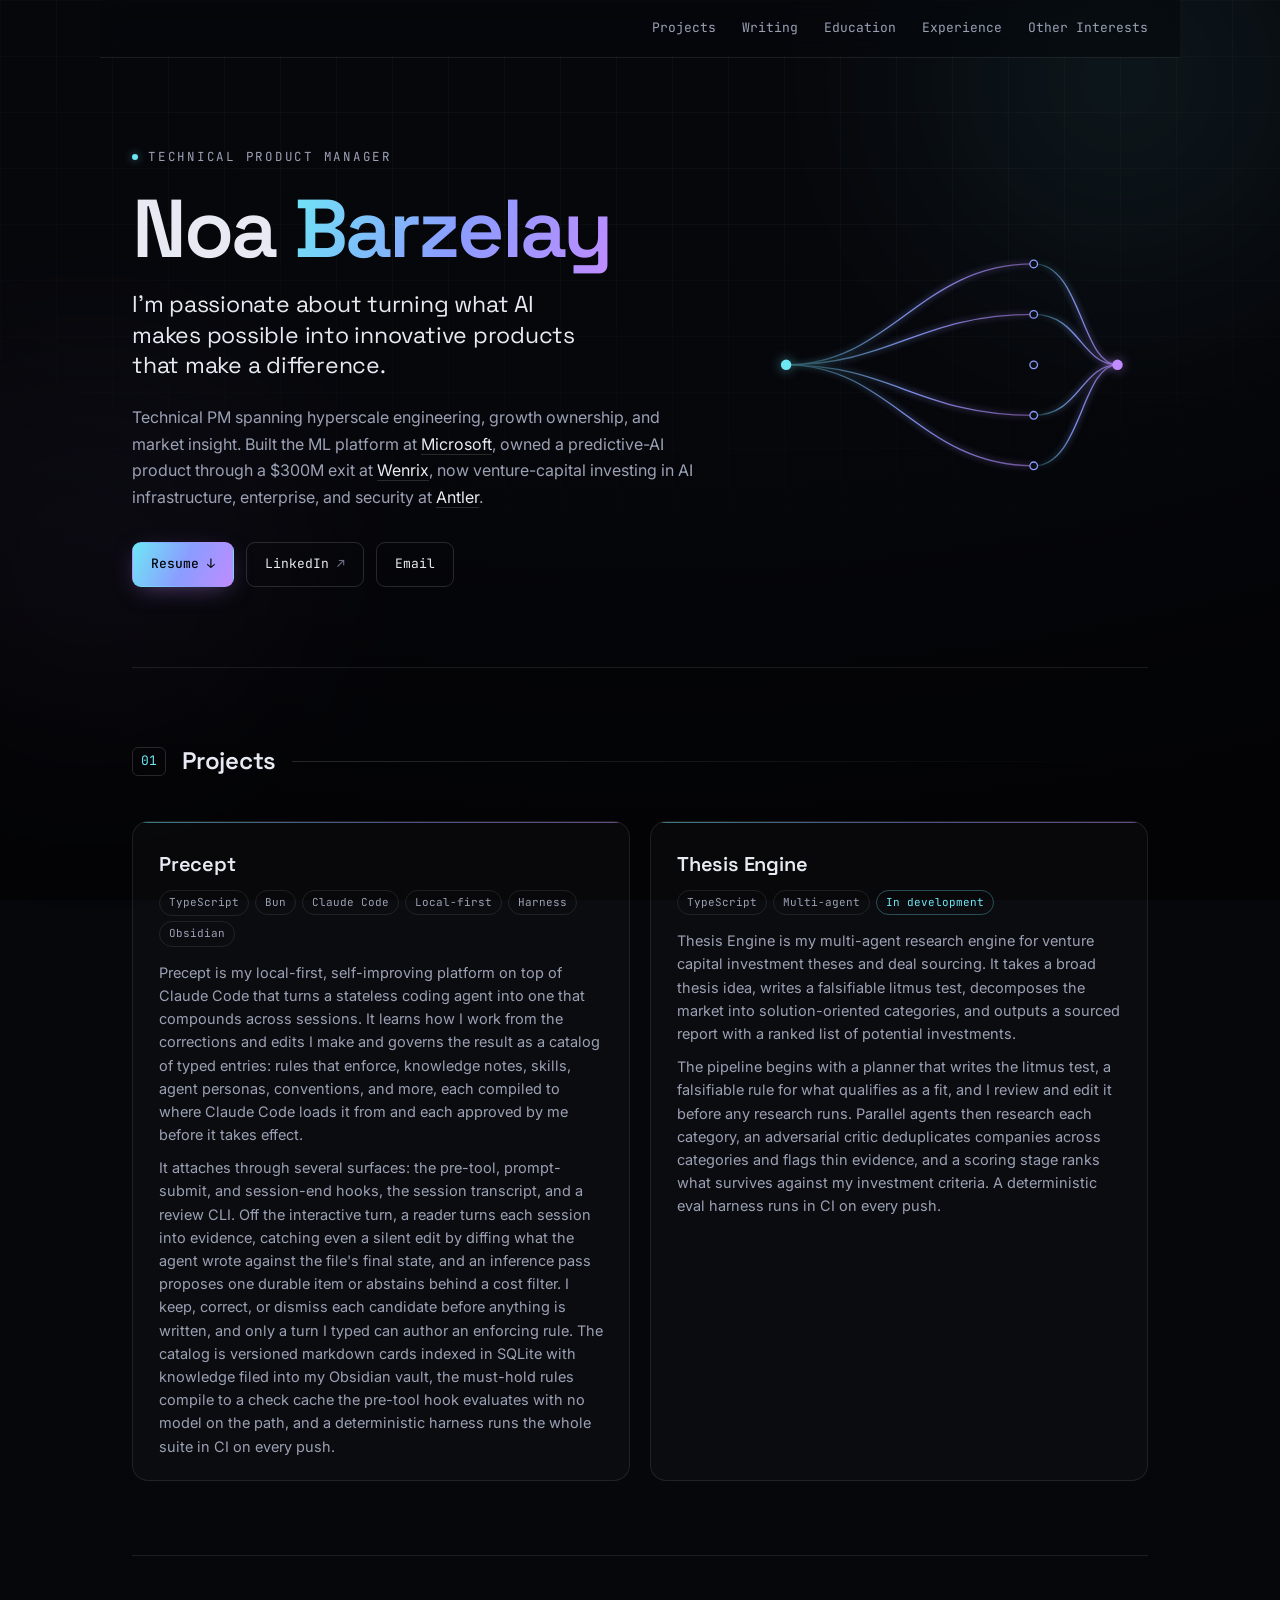
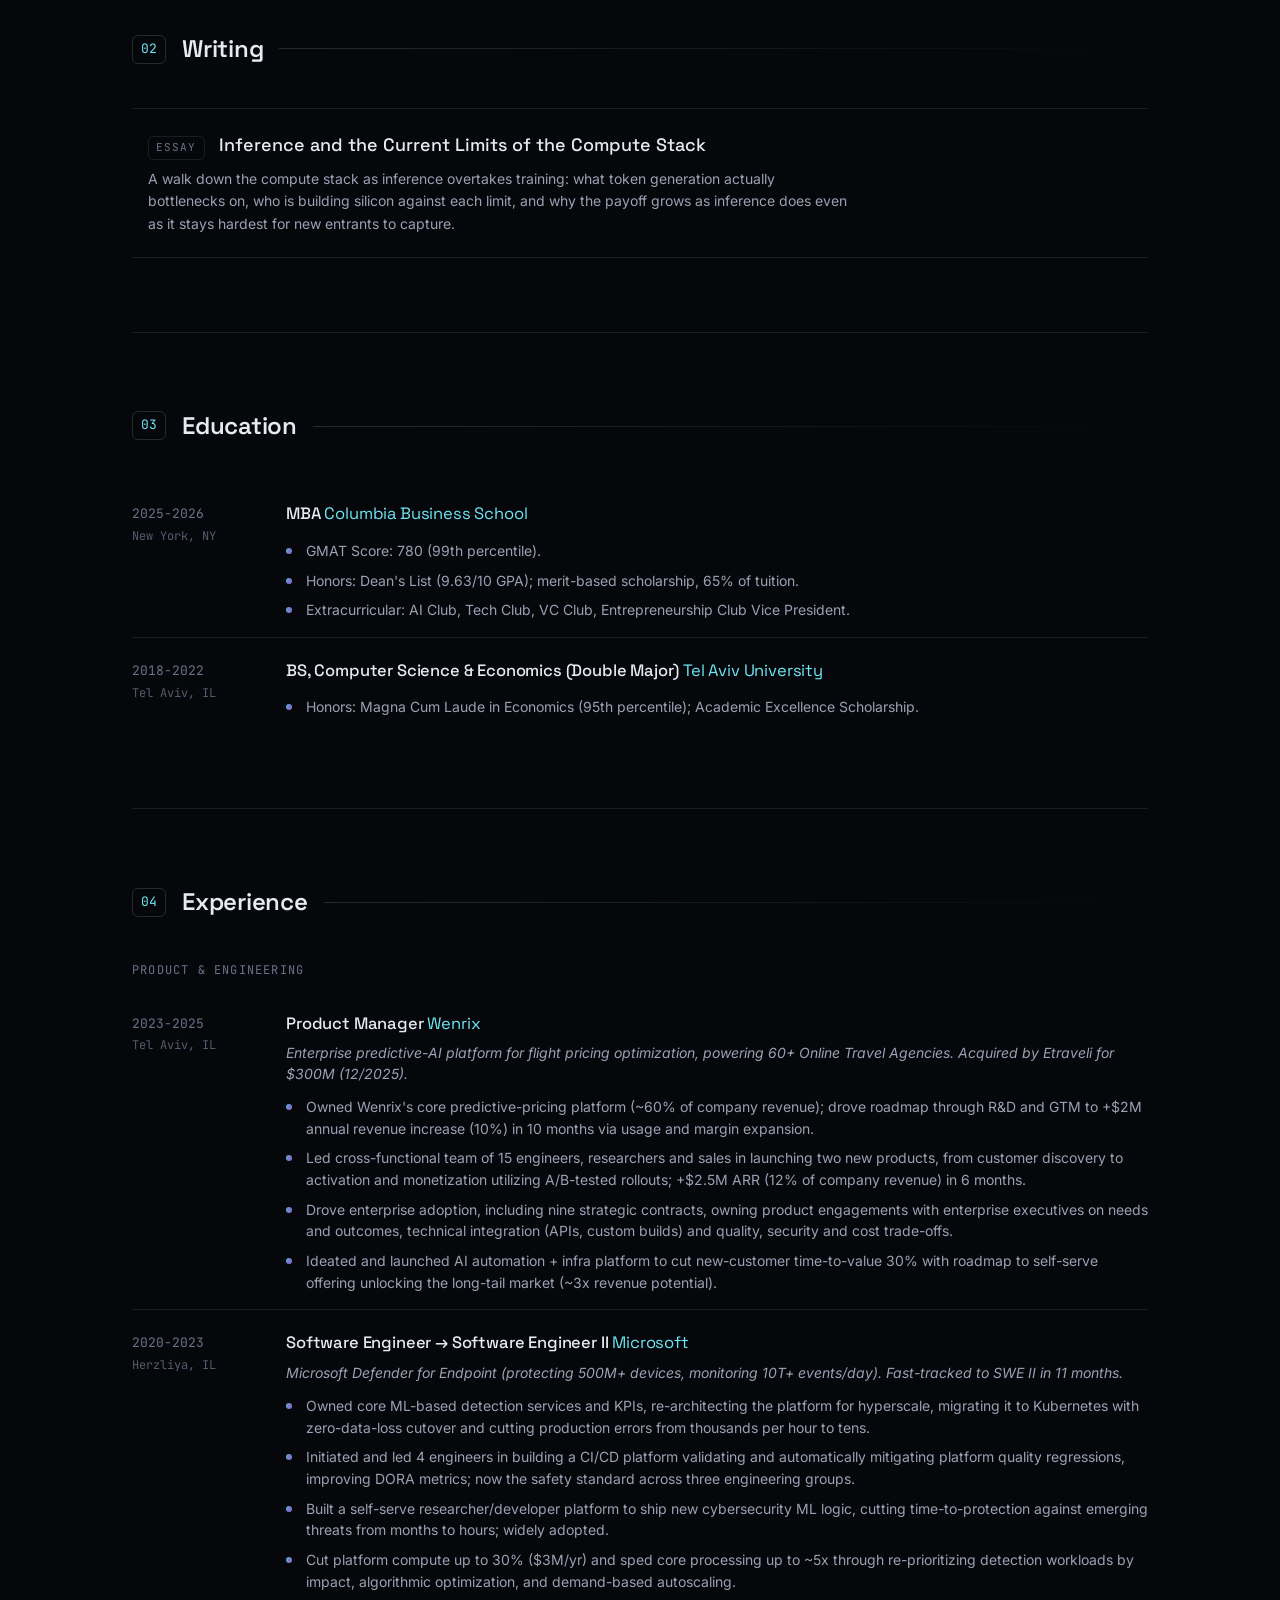
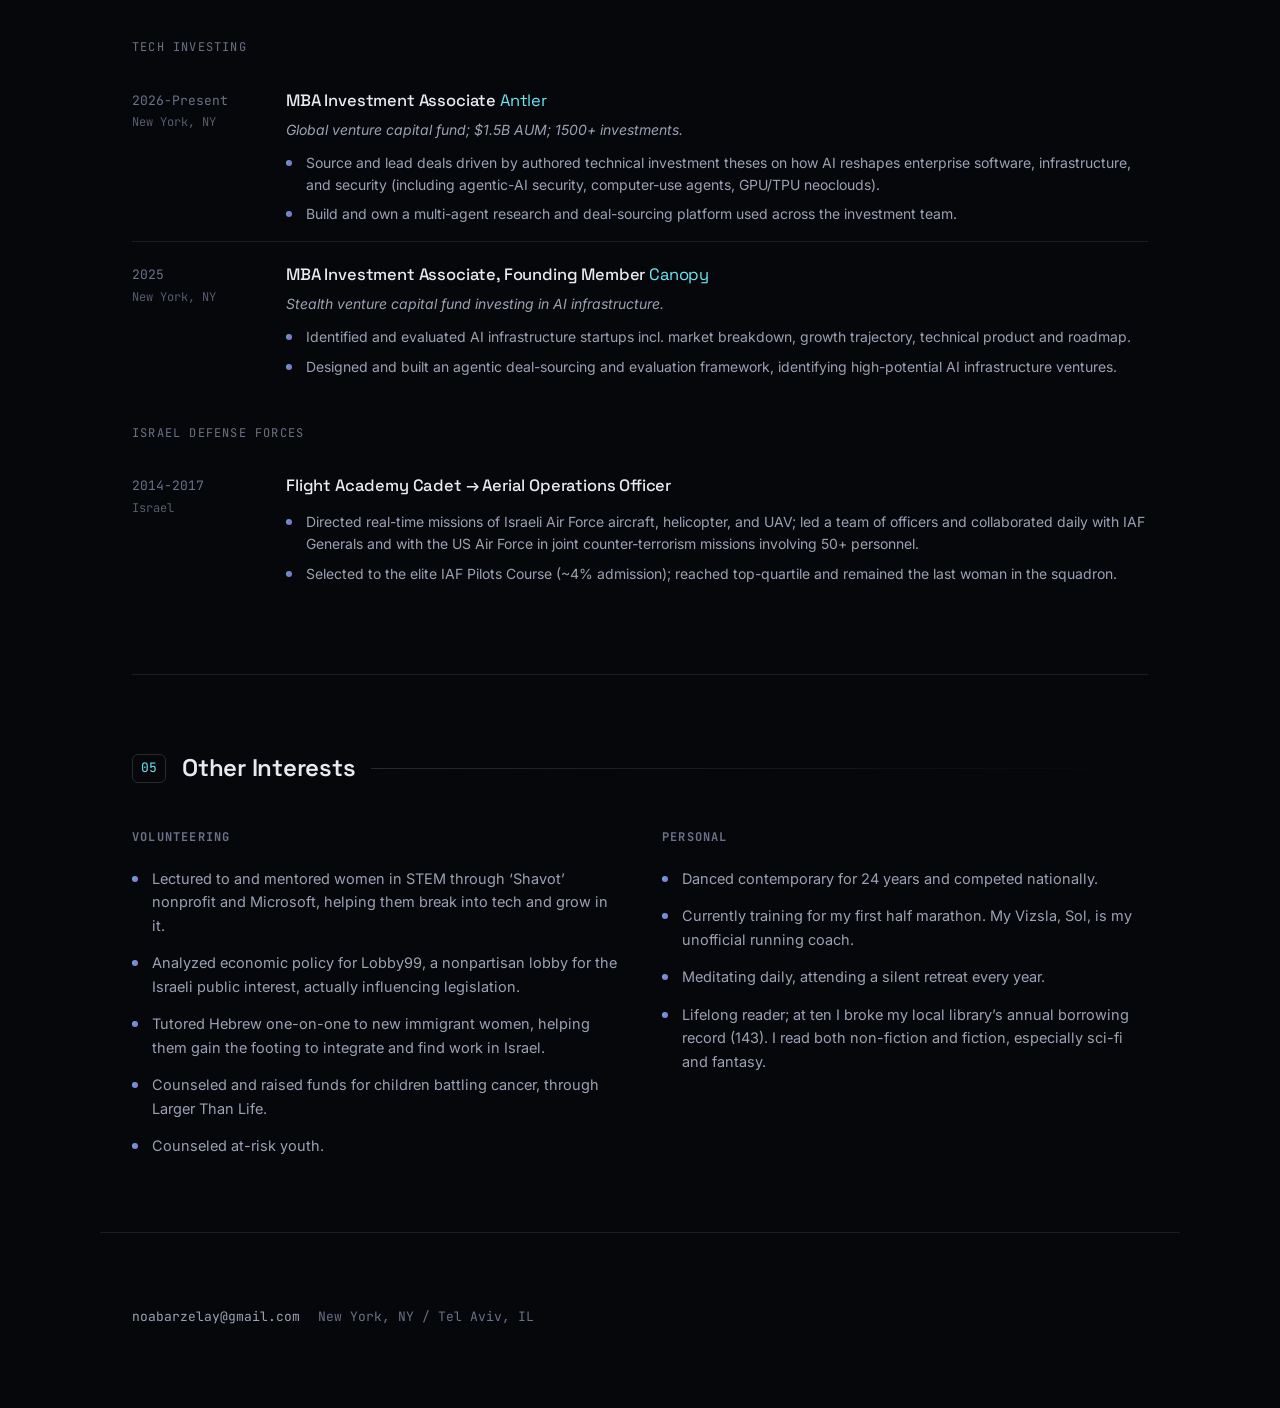
==== commit eb06dde8: "Precept: remove GitHub link while repo is private (was 404ing)" ====
--- a/index.html
+++ b/index.html
@@ -99,9 +99,6 @@
           </div>
           <p>Precept is my local-first, self-improving platform on top of Claude Code that turns a stateless coding agent into one that compounds across sessions. It learns how I work from the corrections and edits I make and governs the result as a catalog of typed entries: rules that enforce, knowledge notes, skills, agent personas, conventions, and more, each compiled to where Claude Code loads it from and each approved by me before it takes effect.</p>
           <p>It attaches through several surfaces: the pre-tool, prompt-submit, and session-end hooks, the session transcript, and a review CLI. Off the interactive turn, a reader turns each session into evidence, catching even a silent edit by diffing what the agent wrote against the file's final state, and an inference pass proposes one durable item or abstains behind a cost filter. I keep, correct, or dismiss each candidate before anything is written, and only a turn I typed can author an enforcing rule. The catalog is versioned markdown cards indexed in SQLite with knowledge filed into my Obsidian vault, the must-hold rules compile to a check cache the pre-tool hook evaluates with no model on the path, and a deterministic harness runs the whole suite in CI on every push.</p>
-          <div class="card-links">
-            <a href="https://github.com/NoaBarzelay/precept" target="_blank" rel="noopener noreferrer">GitHub <span class="ext" aria-hidden="true">&#8599;</span></a>
-          </div>
         </article>
 
         <article class="card">
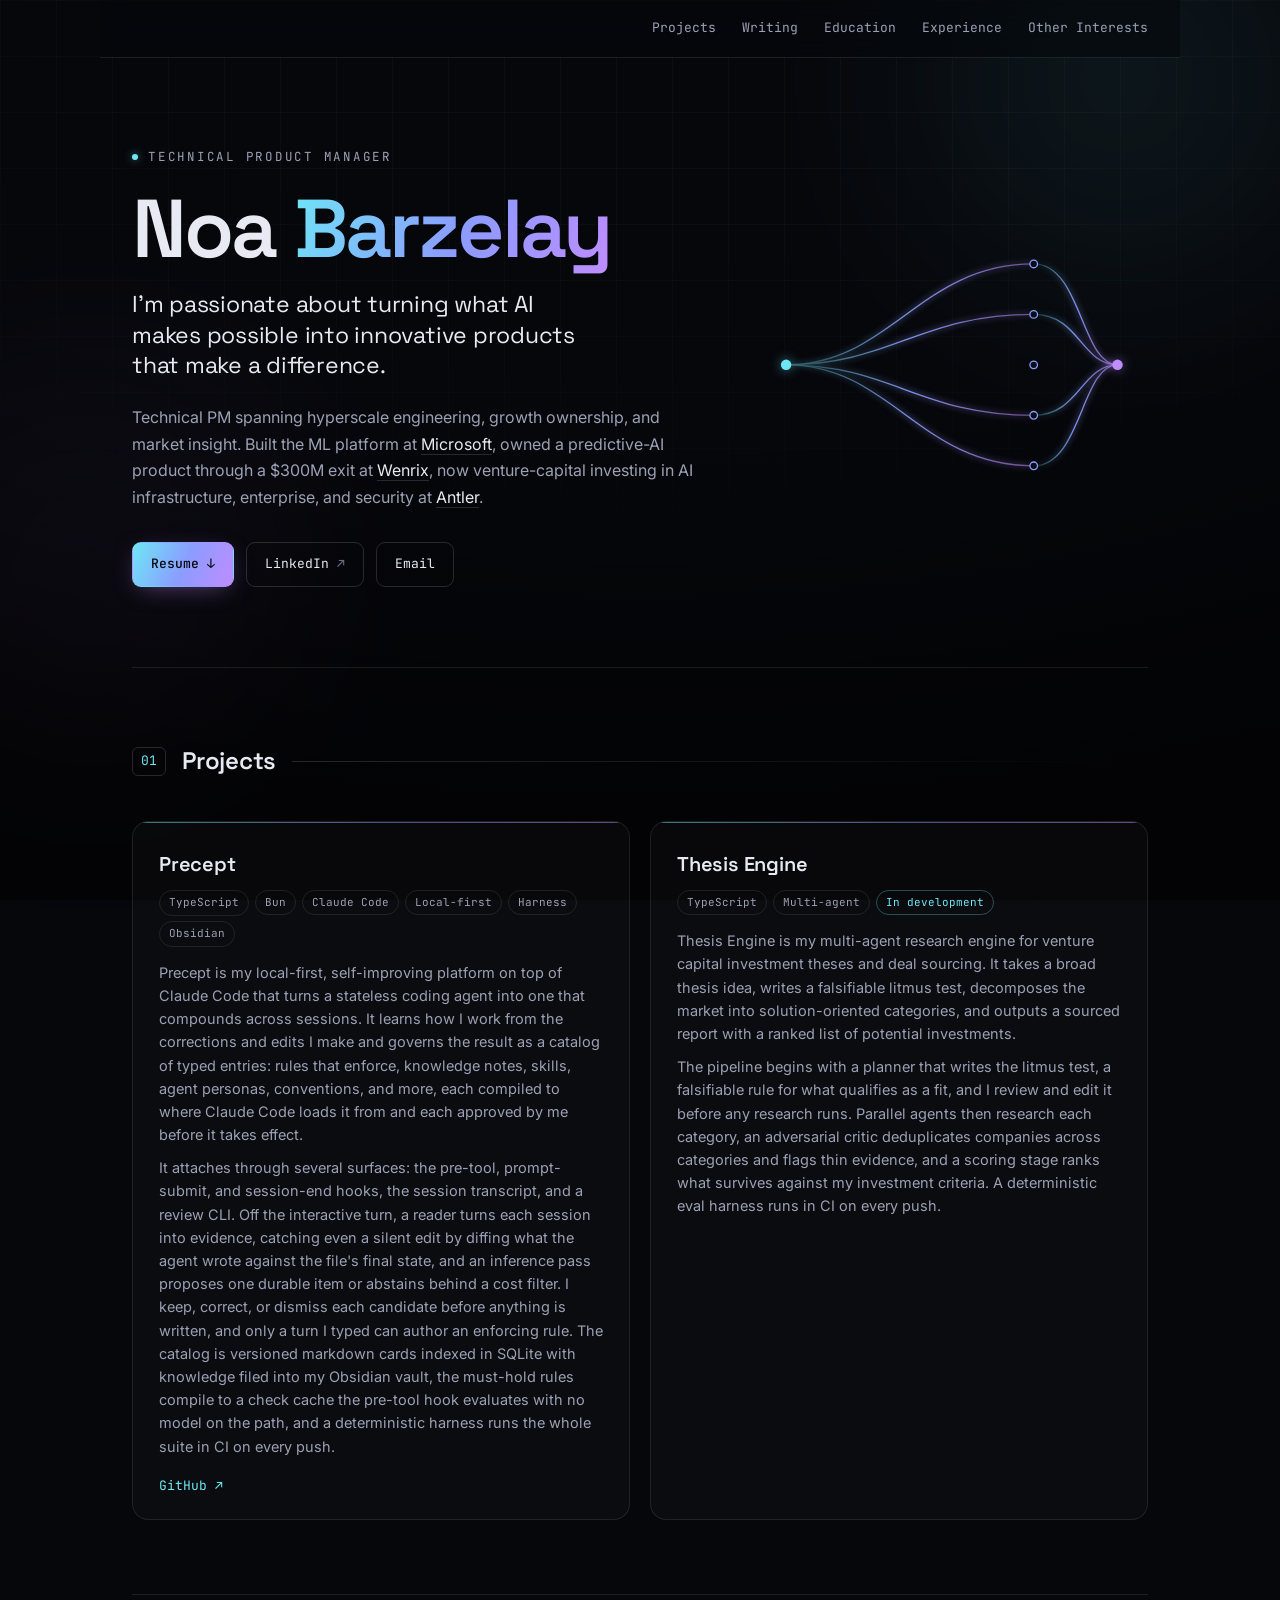
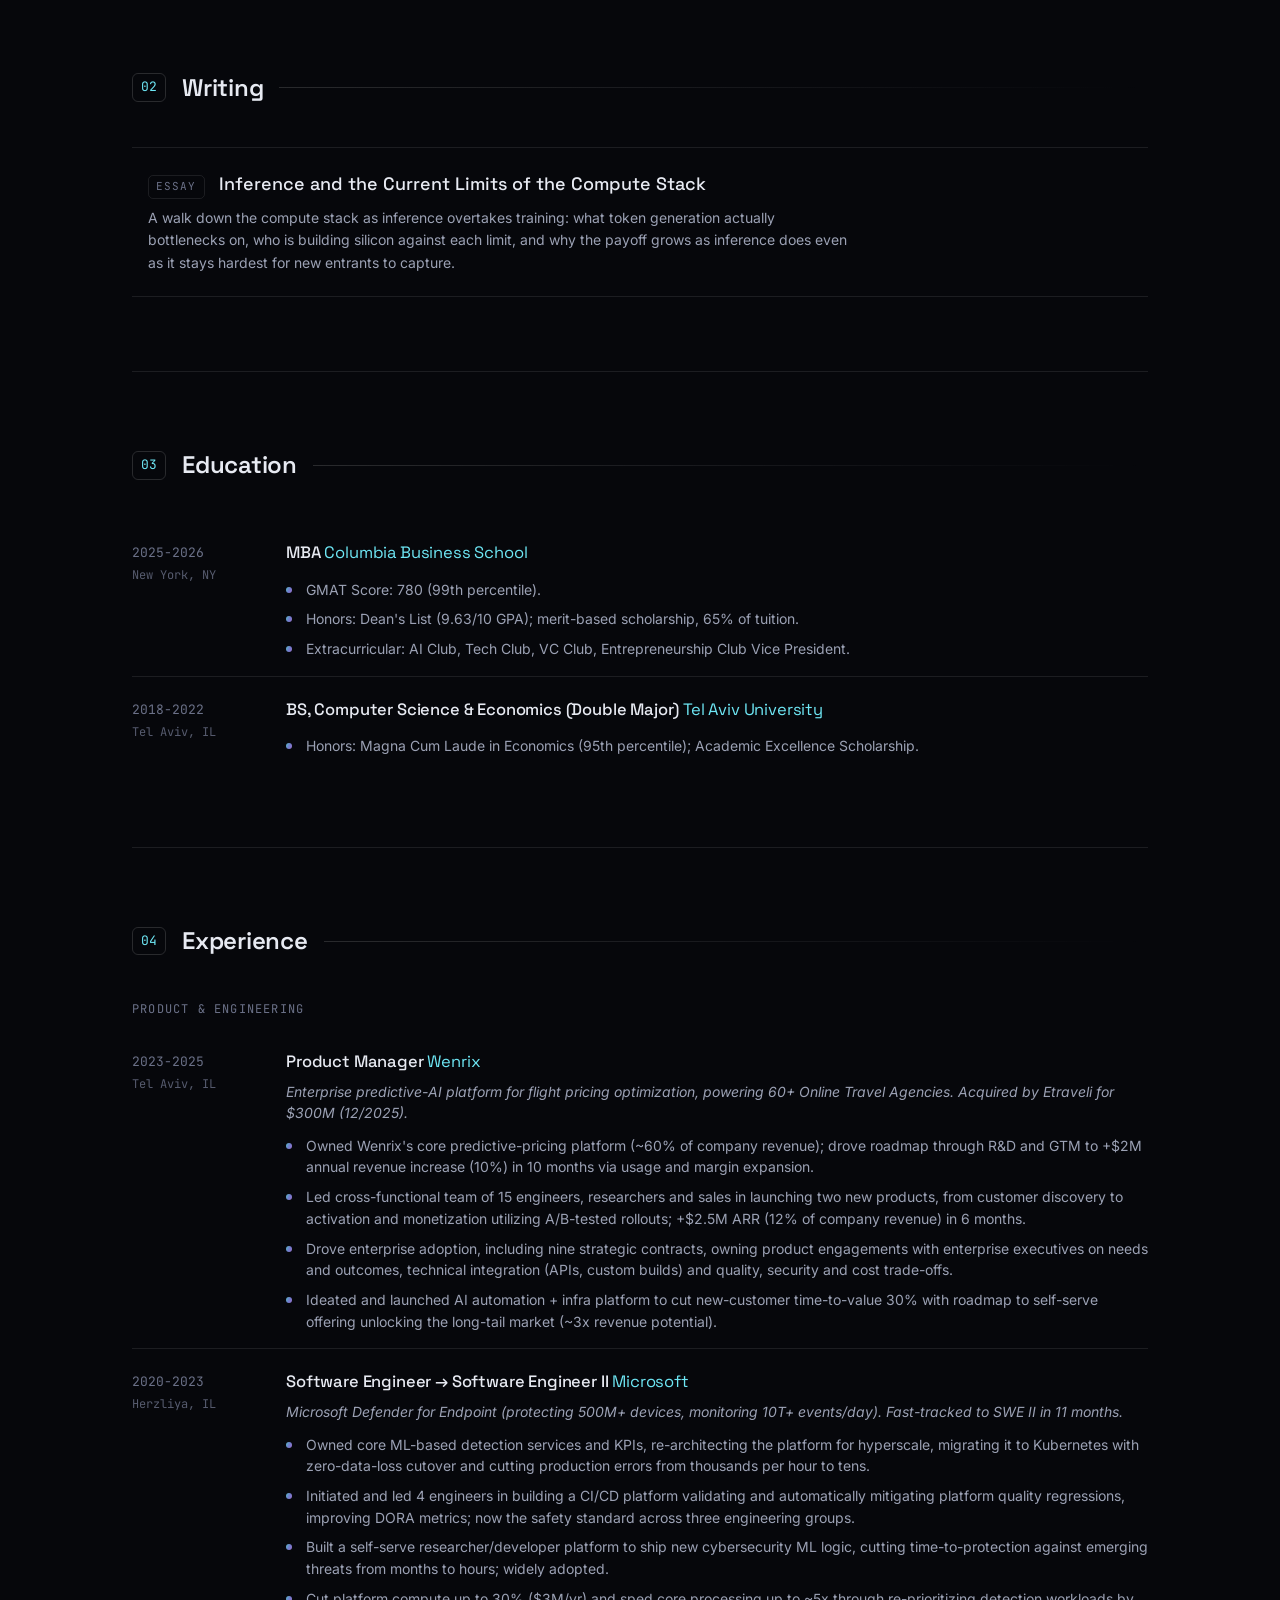
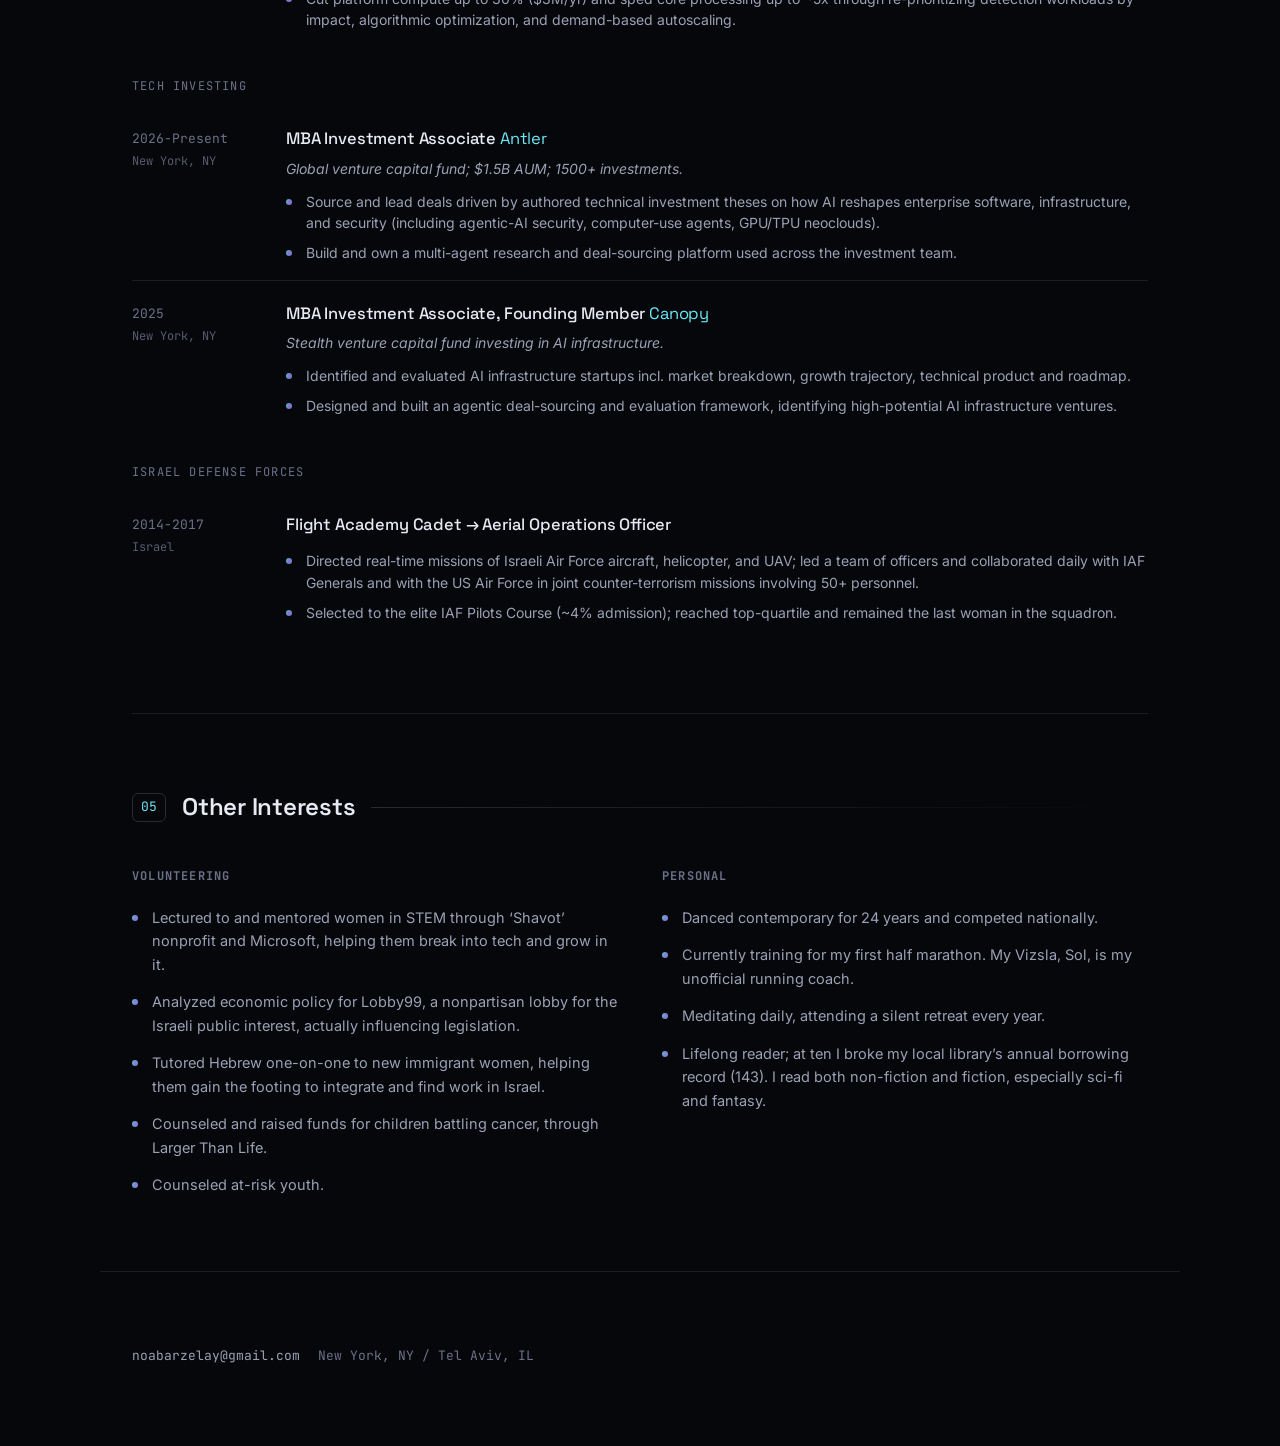
==== commit 61bbec21: "Precept: restore GitHub link now that the repo is public" ====
--- a/index.html
+++ b/index.html
@@ -99,6 +99,9 @@
           </div>
           <p>Precept is my local-first, self-improving platform on top of Claude Code that turns a stateless coding agent into one that compounds across sessions. It learns how I work from the corrections and edits I make and governs the result as a catalog of typed entries: rules that enforce, knowledge notes, skills, agent personas, conventions, and more, each compiled to where Claude Code loads it from and each approved by me before it takes effect.</p>
           <p>It attaches through several surfaces: the pre-tool, prompt-submit, and session-end hooks, the session transcript, and a review CLI. Off the interactive turn, a reader turns each session into evidence, catching even a silent edit by diffing what the agent wrote against the file's final state, and an inference pass proposes one durable item or abstains behind a cost filter. I keep, correct, or dismiss each candidate before anything is written, and only a turn I typed can author an enforcing rule. The catalog is versioned markdown cards indexed in SQLite with knowledge filed into my Obsidian vault, the must-hold rules compile to a check cache the pre-tool hook evaluates with no model on the path, and a deterministic harness runs the whole suite in CI on every push.</p>
+          <div class="card-links">
+            <a href="https://github.com/NoaBarzelay/precept" target="_blank" rel="noopener noreferrer">GitHub <span class="ext" aria-hidden="true">&#8599;</span></a>
+          </div>
         </article>
 
         <article class="card">
